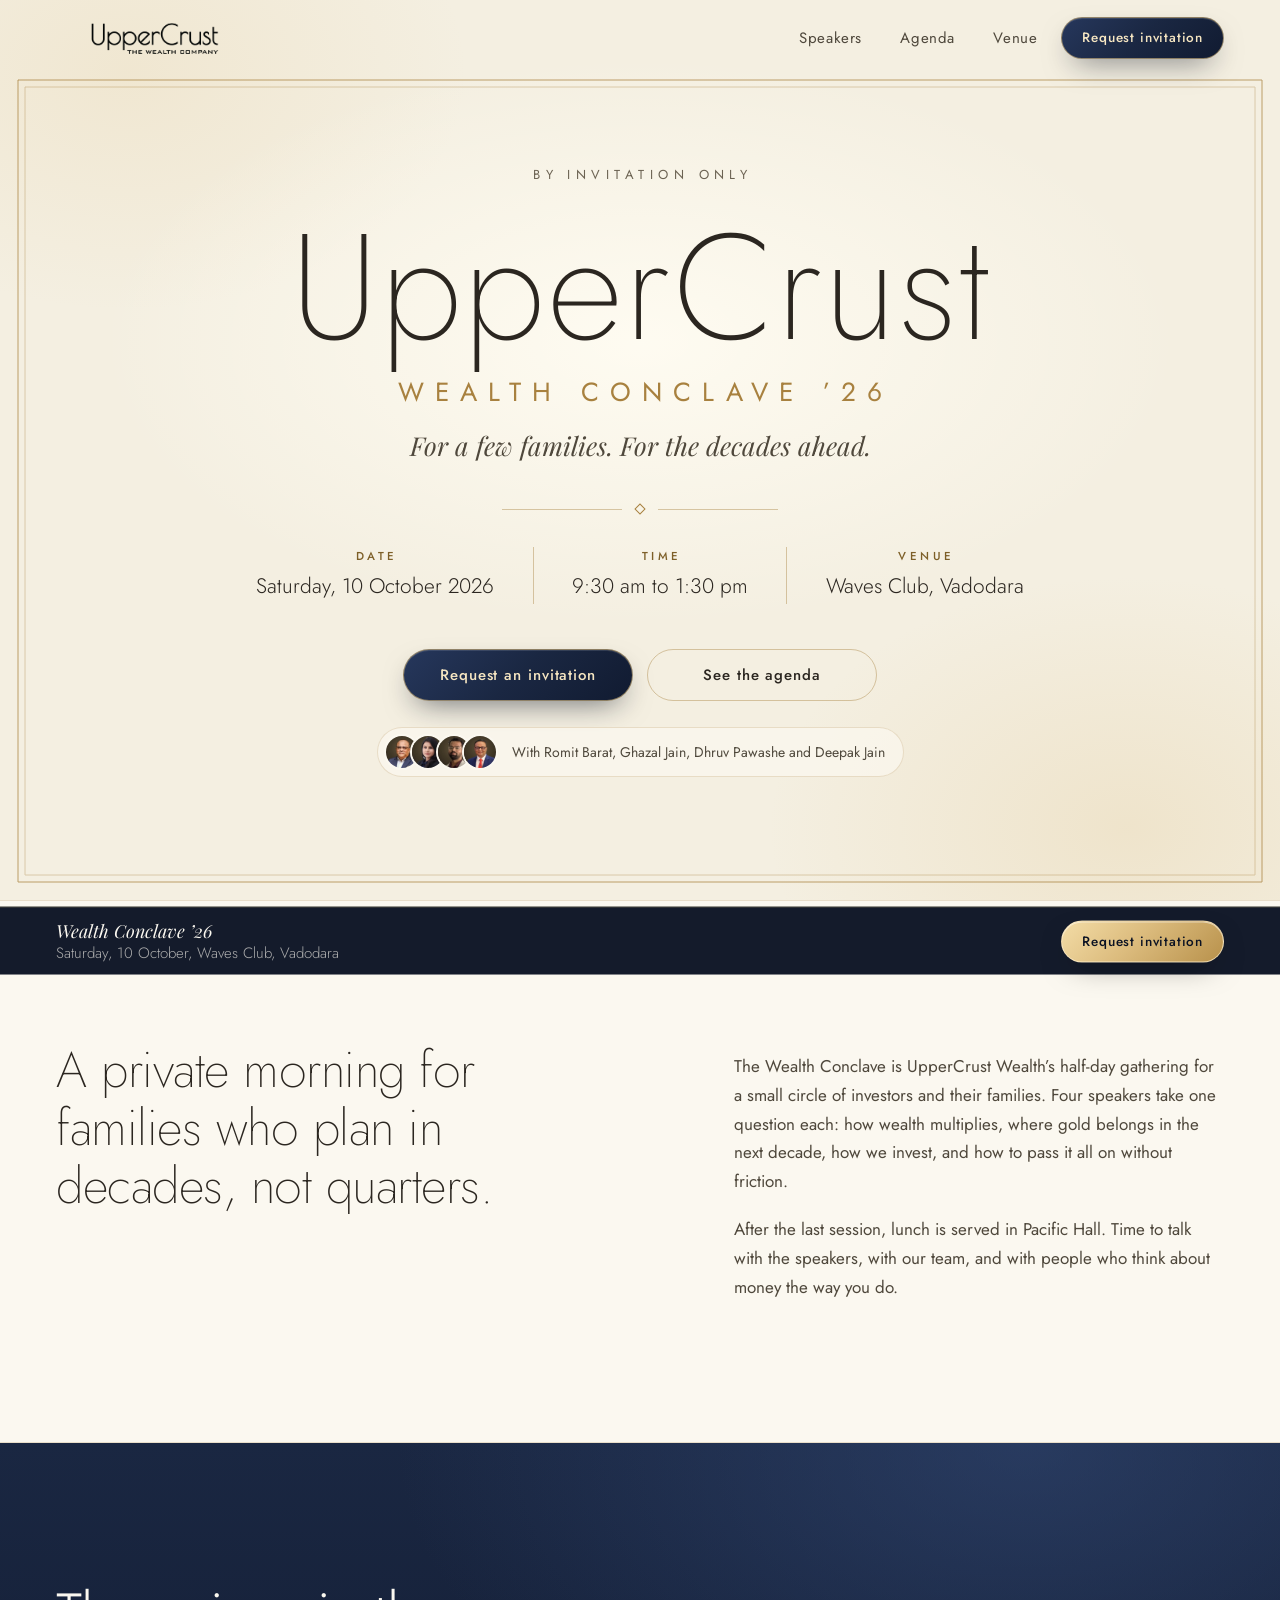
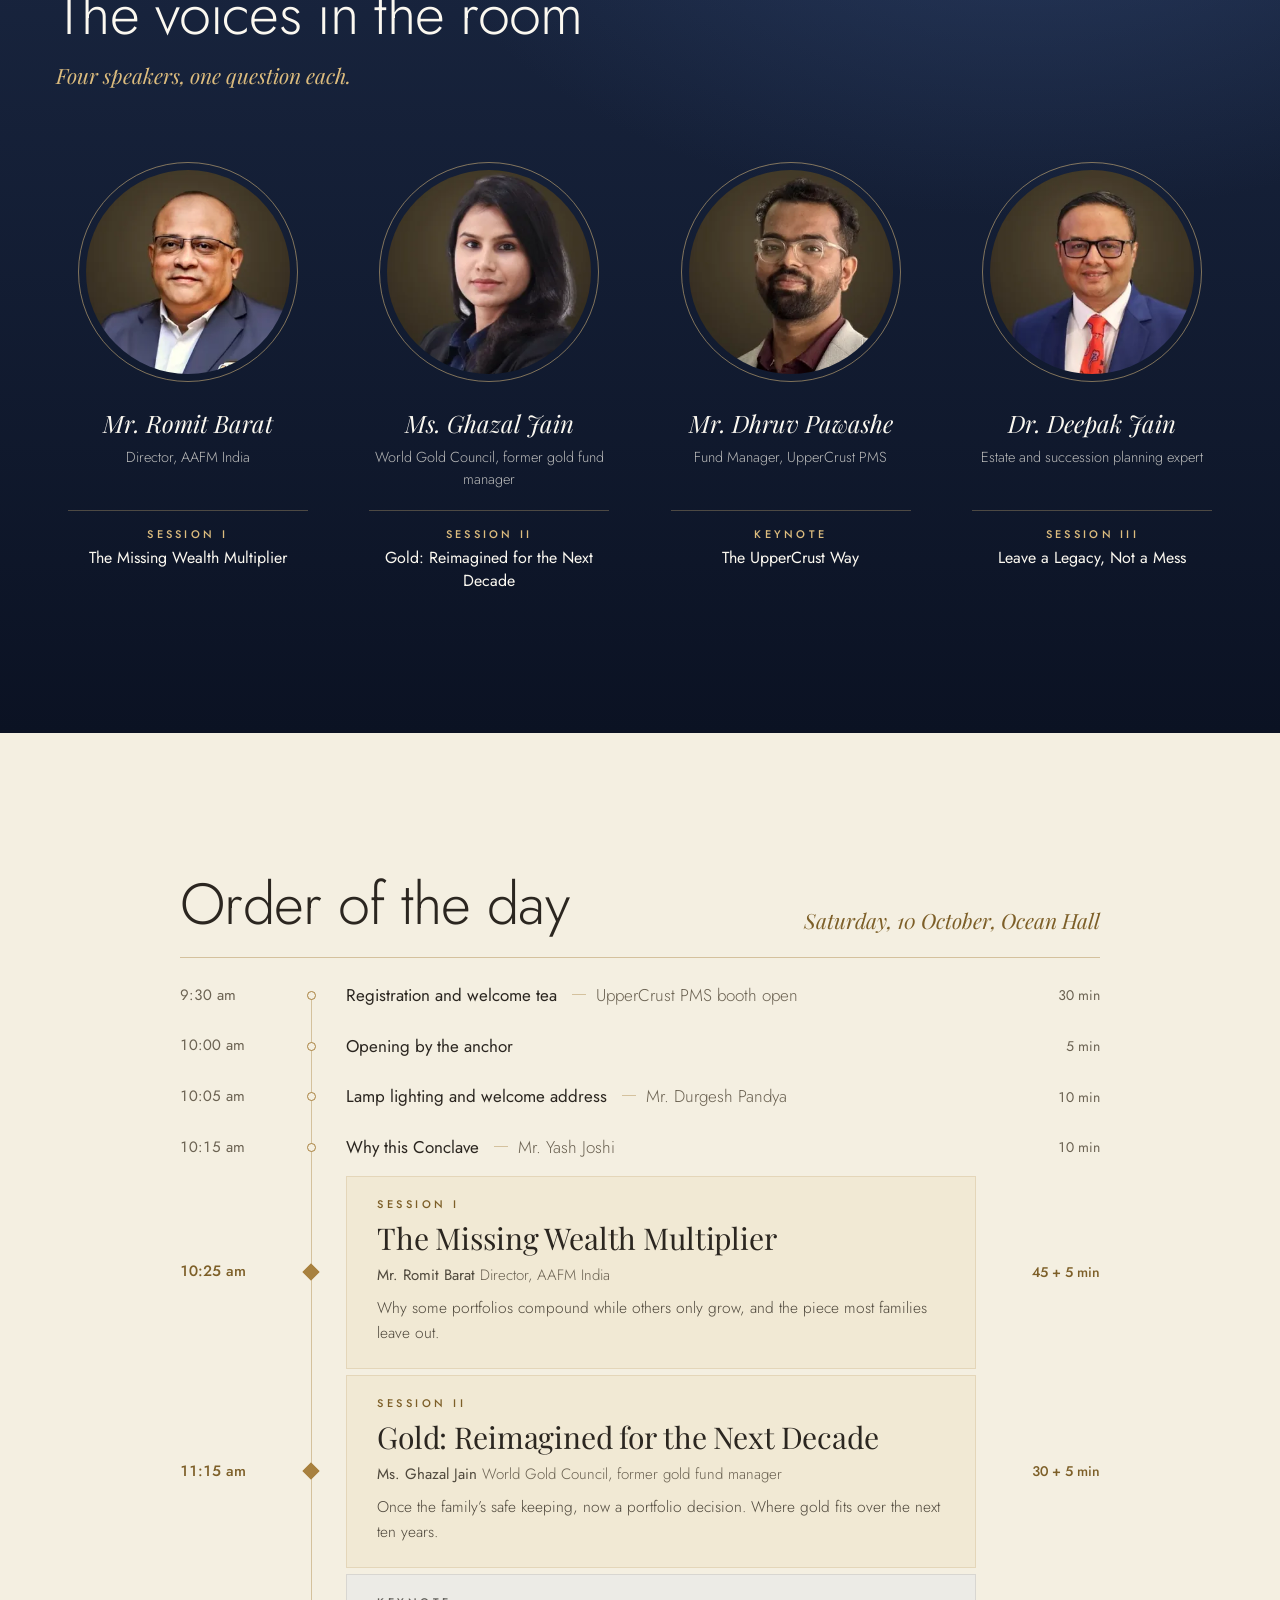
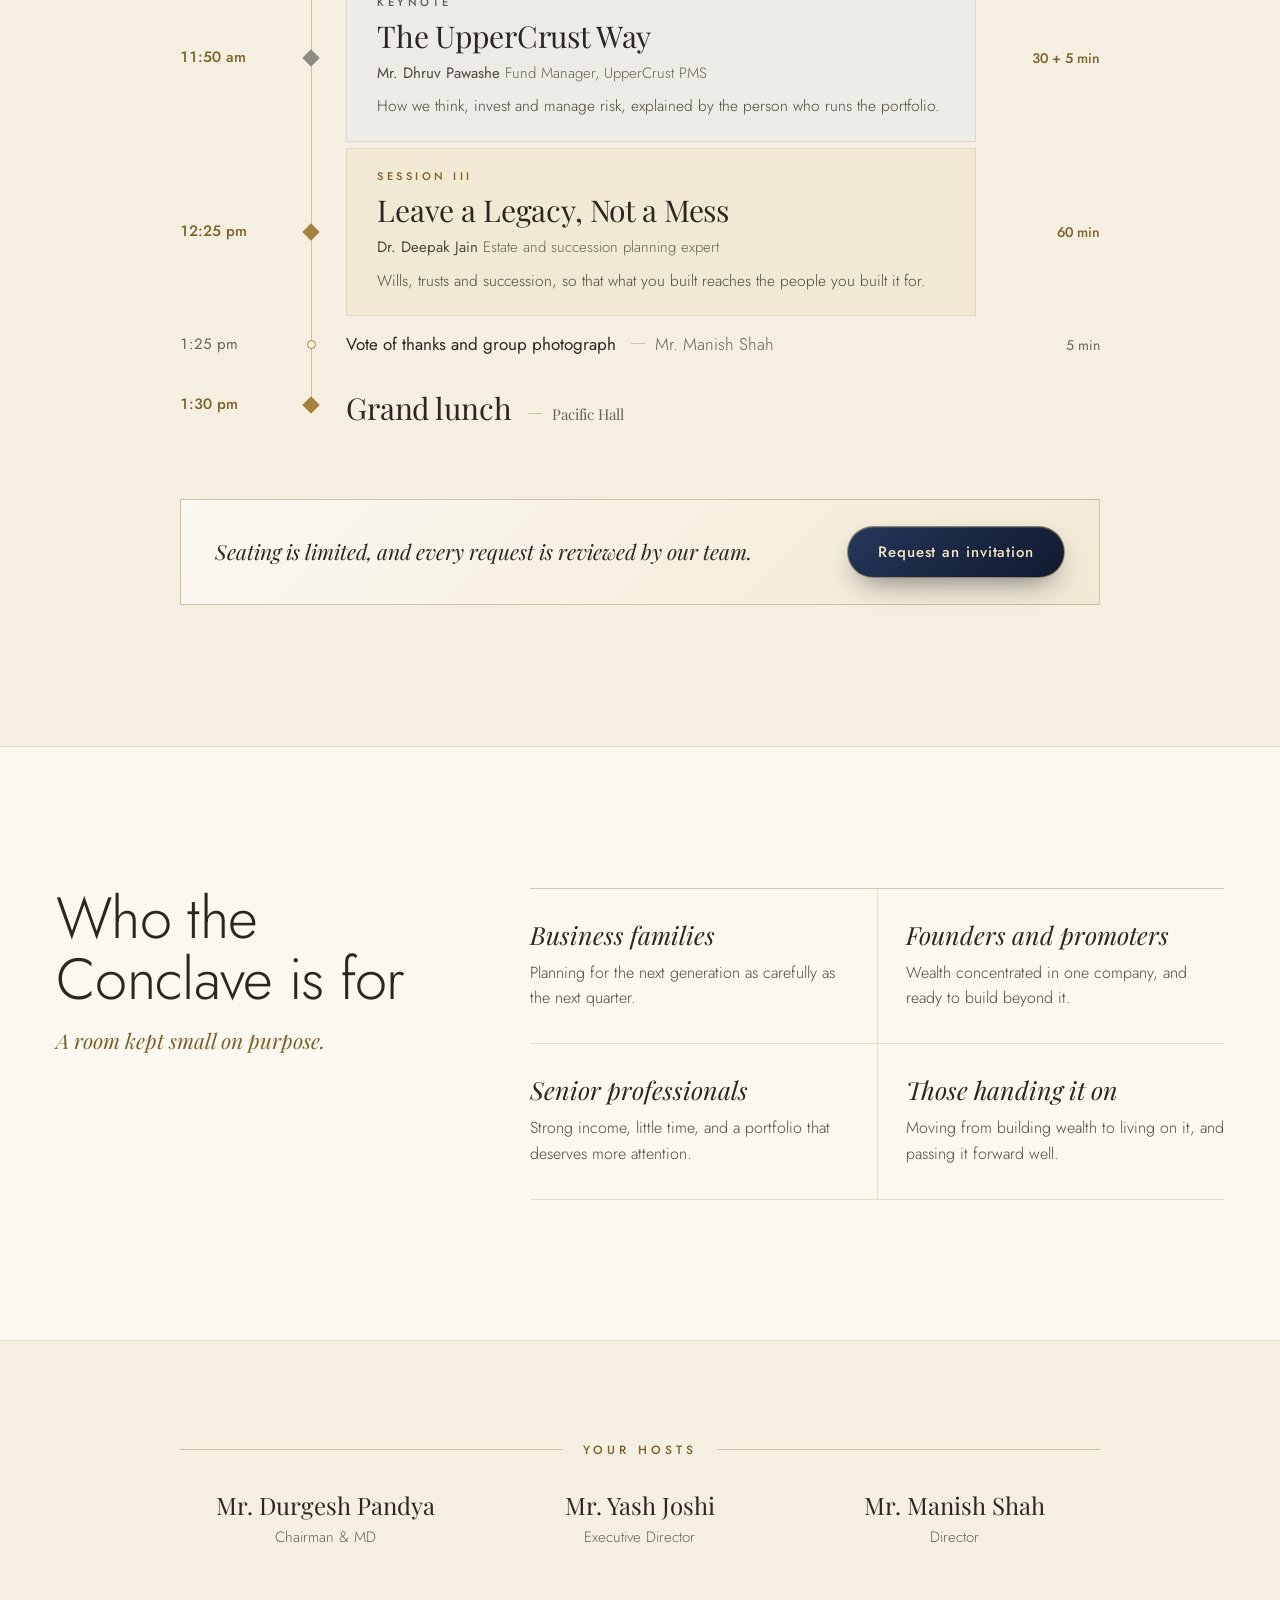
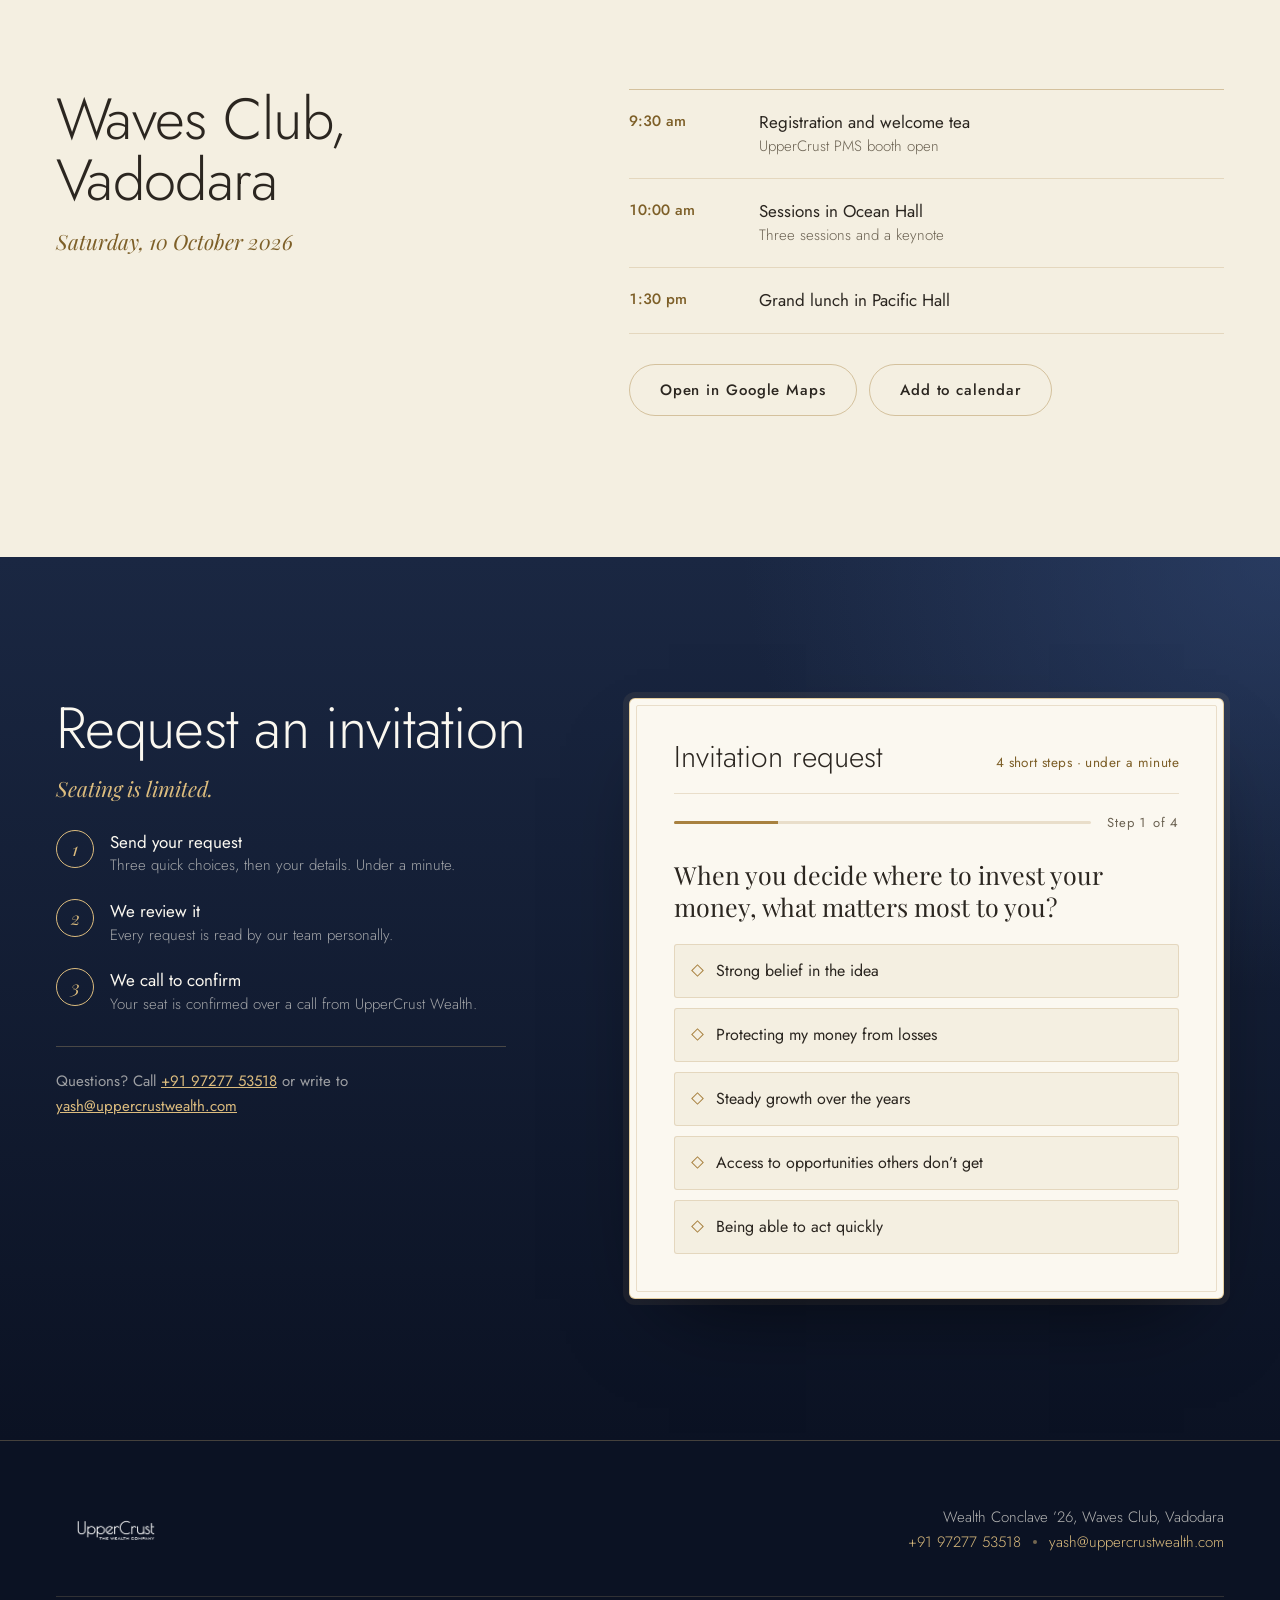
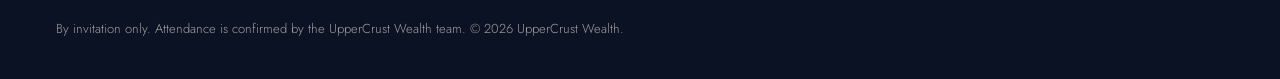
==== index.html @ 77a8c0a0 "Change client greeting to 'Namaste, X Ji' for family and individual links Co-Authored-By: Claude Son" ====
<!doctype html>
<html lang="en-IN">
<head>
<meta charset="utf-8">
<meta name="viewport" content="width=device-width, initial-scale=1, viewport-fit=cover">
<title>UpperCrust Wealth Conclave ’26 | 10 October, Vadodara</title>
<meta name="description" content="A private half-day for a few families. Four speakers on wealth, gold, investing and legacy. Saturday, 10 October 2026 at Waves Club, Vadodara. By invitation only.">
<meta name="theme-color" content="#f4efe1">
<meta name="color-scheme" content="light only">
<meta property="og:type" content="website">
<meta property="og:title" content="UpperCrust Wealth Conclave ’26">
<meta name="format-detection" content="telephone=no">
<meta property="og:description" content="For a few families. For the decades ahead. Saturday, 10 October 2026, Waves Club, Vadodara. By invitation only.">
<meta property="og:url" content="https://uppercrustconclave.in/">
<meta property="og:image" content="https://uppercrustconclave.in/assets/img/ucw-logo.png">
<link rel="icon" type="image/png" href="assets/img/favicon.png">
<link rel="canonical" href="https://uppercrustconclave.in/">

<link rel="preconnect" href="https://script.google.com">
<link rel="preconnect" href="https://script.googleusercontent.com">
<script type="application/ld+json">{"@context":"https://schema.org","@type":"Event","name":"UpperCrust Wealth Conclave '26","startDate":"2026-10-10T09:30:00+05:30","endDate":"2026-10-10T13:30:00+05:30","eventAttendanceMode":"https://schema.org/OfflineEventAttendanceMode","eventStatus":"https://schema.org/EventScheduled","location":{"@type":"Place","name":"Waves Club","address":{"@type":"PostalAddress","addressLocality":"Vadodara","addressRegion":"Gujarat","addressCountry":"IN"}},"organizer":{"@type":"Organization","name":"UpperCrust Wealth","url":"https://uppercrustconclave.in/","email":"yash@uppercrustwealth.com","telephone":"+91-9727753518"},"performer":[{"@type":"Person","name":"Romit Barat"},{"@type":"Person","name":"Ghazal Jain"},{"@type":"Person","name":"Dhruv Pawashe"},{"@type":"Person","name":"Deepak Jain"}]}</script>

<!-- decide prospect vs client copy before first paint -->
<script>if(/[?&]client=1(&|$)/.test(location.search)&&/[?&]name=[^&]/.test(location.search))document.documentElement.classList.add('mode-client');</script>

<!-- fonts: self-hosted, the three used above the fold are preloaded -->
<link rel="preload" href="assets/fonts/jost-latin-200-normal.woff2" as="font" type="font/woff2" crossorigin>
<link rel="preload" href="assets/fonts/jost-latin-400-normal.woff2" as="font" type="font/woff2" crossorigin>
<link rel="stylesheet" href="assets/css/fonts.css?v=13">

<link rel="stylesheet" href="assets/css/tokens.css?v=13">
<link rel="stylesheet" href="assets/css/base.css?v=13">
<link rel="stylesheet" href="assets/css/nav.css?v=13">
<link rel="stylesheet" href="assets/css/hero.css?v=13">
<link rel="stylesheet" href="assets/css/intro.css?v=13">
<link rel="stylesheet" href="assets/css/speakers.css?v=13">
<link rel="stylesheet" href="assets/css/agenda.css?v=13">
<link rel="stylesheet" href="assets/css/audience.css?v=13">
<link rel="stylesheet" href="assets/css/hosts-venue.css?v=13">
<link rel="stylesheet" href="assets/css/register.css?v=13">
<link rel="stylesheet" href="assets/css/celebrate.css?v=13">
<link rel="stylesheet" href="assets/css/footer.css?v=13">

<link rel="modulepreload" href="assets/js/main.js?v=13">
<script type="module" src="assets/js/main.js?v=13"></script>
</head>
<body>
<a class="skip" href="#register">Skip to the invitation form</a>

<header class="nav" data-nav>
  <div class="wrap nav-inner">
    <a class="nav-logo" href="#top" aria-label="UpperCrust Wealth, back to top">
      <img src="assets/img/ucw-logo.png?v=2" width="374" height="126" alt="UpperCrust — The Wealth Company" fetchpriority="high">
    </a>
    <nav class="nav-links" aria-label="Sections">
      <a href="#speakers">Speakers</a>
      <a href="#agenda">Agenda</a>
      <a href="#venue">Venue</a>
    </nav>
    <a class="btn btn-primary btn-sm" href="#register"><span class="t-p">Request invitation</span><span class="t-c">Confirm attendance</span></a>
  </div>
</header>

<main id="main">

  <!-- ============ Hero: the invitation card ============ -->
  <section class="hero" id="top" data-hero>
    <svg class="hero-frame hero-frame--outer" aria-hidden="true"><rect x="0" y="0" width="100%" height="100%" pathLength="1"/></svg>
    <svg class="hero-frame hero-frame--inner" aria-hidden="true"><rect x="0" y="0" width="100%" height="100%" pathLength="1"/></svg>

    <div class="hero-inner">
      <p class="hero-eyebrow">By invitation only</p>
      <p class="hero-greet" data-greeting hidden><span class="greet-hi">Namaste, <span data-greet-name></span> Ji,</span><span class="greet-line">you are invited to</span></p>
      <h1 class="hero-title"><span class="wm-main">UpperCrust</span><span class="wm-sub">Wealth Conclave ’26</span></h1>
      <p class="hero-tagline">For a few families. For the decades ahead.</p>
      <div class="ornament" aria-hidden="true"><span></span><i></i><span></span></div>
      <dl class="hero-facts">
        <div><dt>Date</dt><dd>Saturday, 10 October 2026</dd></div>
        <div><dt>Time</dt><dd>9:30 am to 1:30 pm</dd></div>
        <div><dt>Venue</dt><dd>Waves Club, Vadodara</dd></div>
      </dl>
      <div class="hero-actions">
        <a class="btn btn-primary btn-shine" href="#register"><span class="t-p">Request an invitation</span><span class="t-c">Confirm your attendance</span></a>
        <a class="btn btn-ghost" href="#agenda">See the agenda</a>
      </div>
      <a class="hero-lineup" href="#speakers">
        <span class="avatars" aria-hidden="true">
          <img src="assets/img/speakers/romit-barat.webp" width="320" height="320" alt="" decoding="async">
          <img src="assets/img/speakers/ghazal-jain.webp" width="320" height="320" alt="" decoding="async">
          <img src="assets/img/speakers/dhruv-pawashe.webp" width="320" height="320" alt="" decoding="async">
          <img src="assets/img/speakers/deepak-jain.webp" width="320" height="320" alt="" decoding="async">
        </span>
        <span class="lineup-text">With Romit Barat, Ghazal Jain, Dhruv Pawashe and Deepak Jain</span>
      </a>
      <p class="hero-count" data-countdown></p>
    </div>
    <span data-hero-sentinel style="position:absolute;top:140px;left:0;width:1px;height:1px;"></span>
  </section>

  <!-- ============ Intro ============ -->
  <section class="intro sec" id="about" aria-label="About the Conclave">
    <div class="wrap intro-grid">
      <h2 class="intro-lede">A private morning for families who plan in decades, not quarters.</h2>
      <div class="intro-body">
        <p>The Wealth Conclave is UpperCrust Wealth’s half-day gathering for a small circle of investors and their families. Four speakers take one question each: how wealth multiplies, where gold belongs in the next decade, how we invest, and how to pass it all on without friction.</p>
        <p>After the last session, lunch is served in Pacific Hall. Time to talk with the speakers, with our team, and with people who think about money the way you do.</p>
      </div>
    </div>
  </section>

  <!-- ============ Speakers ============ -->
  <section class="voices sec" id="speakers" aria-labelledby="voices-h">
    <div class="wrap">
      <header class="sec-head">
        <h2 class="sec-title" id="voices-h">The voices in the room</h2>
        <p class="sec-sub">Four speakers, one question each.</p>
      </header>
      <ul class="voice-list">
        <li class="voice">
          <figure class="voice-photo"><img src="assets/img/speakers/romit-barat.webp" width="320" height="320" loading="lazy" decoding="async" alt="Portrait of Mr. Romit Barat"></figure>
          <h3 class="voice-name">Mr. Romit Barat</h3>
          <p class="voice-role">Director, AAFM India</p>
          <p class="voice-talk"><span>Session I</span>The Missing Wealth Multiplier</p>
        </li>
        <li class="voice">
          <figure class="voice-photo"><img src="assets/img/speakers/ghazal-jain.webp" width="320" height="320" loading="lazy" decoding="async" alt="Portrait of Ms. Ghazal Jain"></figure>
          <h3 class="voice-name">Ms. Ghazal Jain</h3>
          <p class="voice-role">World Gold Council, former gold fund manager</p>
          <p class="voice-talk"><span>Session II</span>Gold: Reimagined for the Next Decade</p>
        </li>
        <li class="voice">
          <figure class="voice-photo"><img src="assets/img/speakers/dhruv-pawashe.webp" width="320" height="320" loading="lazy" decoding="async" alt="Portrait of Mr. Dhruv Pawashe"></figure>
          <h3 class="voice-name">Mr. Dhruv Pawashe</h3>
          <p class="voice-role">Fund Manager, UpperCrust PMS</p>
          <p class="voice-talk"><span>Keynote</span>The UpperCrust Way</p>
        </li>
        <li class="voice">
          <figure class="voice-photo"><img src="assets/img/speakers/deepak-jain.webp" width="320" height="320" loading="lazy" decoding="async" alt="Portrait of Dr. Deepak Jain"></figure>
          <h3 class="voice-name">Dr. Deepak Jain</h3>
          <p class="voice-role">Estate and succession planning expert</p>
          <p class="voice-talk"><span>Session III</span>Leave a Legacy, Not a Mess</p>
        </li>
      </ul>
      <p class="voices-hint" aria-hidden="true">Swipe to meet all four</p>
    </div>
  </section>

  <!-- ============ Agenda ============ -->
  <section class="agenda sec" id="agenda" aria-labelledby="agenda-h">
    <div class="wrap wrap--narrow">
      <header class="sec-head">
        <h2 class="sec-title" id="agenda-h">Order of the day</h2>
        <p class="sec-sub">Saturday, 10 October, Ocean Hall</p>
      </header>
      <ol class="timeline">
        <li class="tl"><time class="tl-time">9:30 am</time><span class="tl-mark"></span>
          <div class="tl-body"><p class="tl-title">Registration and welcome tea <span class="tl-note">UpperCrust PMS booth open</span></p></div>
          <span class="tl-dur">30 min</span></li>
        <li class="tl"><time class="tl-time">10:00 am</time><span class="tl-mark"></span>
          <div class="tl-body"><p class="tl-title">Opening by the anchor</p></div>
          <span class="tl-dur">5 min</span></li>
        <li class="tl"><time class="tl-time">10:05 am</time><span class="tl-mark"></span>
          <div class="tl-body"><p class="tl-title">Lamp lighting and welcome address <span class="tl-note">Mr. Durgesh Pandya</span></p></div>
          <span class="tl-dur">10 min</span></li>
        <li class="tl"><time class="tl-time">10:15 am</time><span class="tl-mark"></span>
          <div class="tl-body"><p class="tl-title">Why this Conclave <span class="tl-note">Mr. Yash Joshi</span></p></div>
          <span class="tl-dur">10 min</span></li>

        <li class="tl tl--session"><time class="tl-time">10:25 am</time><span class="tl-mark"></span>
          <div class="tl-body">
            <p class="tl-label">Session I</p>
            <h3 class="tl-heading">The Missing Wealth Multiplier</h3>
            <p class="tl-speaker">Mr. Romit Barat <span>Director, AAFM India</span></p>
            <p class="tl-desc">Why some portfolios compound while others only grow, and the piece most families leave out.</p>
          </div>
          <span class="tl-dur">45 + 5 min</span></li>
        <li class="tl tl--session"><time class="tl-time">11:15 am</time><span class="tl-mark"></span>
          <div class="tl-body">
            <p class="tl-label">Session II</p>
            <h3 class="tl-heading">Gold: Reimagined for the Next Decade</h3>
            <p class="tl-speaker">Ms. Ghazal Jain <span>World Gold Council, former gold fund manager</span></p>
            <p class="tl-desc">Once the family’s safe keeping, now a portfolio decision. Where gold fits over the next ten years.</p>
          </div>
          <span class="tl-dur">30 + 5 min</span></li>
        <li class="tl tl--keynote"><time class="tl-time">11:50 am</time><span class="tl-mark"></span>
          <div class="tl-body">
            <p class="tl-label">Keynote</p>
            <h3 class="tl-heading">The UpperCrust Way</h3>
            <p class="tl-speaker">Mr. Dhruv Pawashe <span>Fund Manager, UpperCrust PMS</span></p>
            <p class="tl-desc">How we think, invest and manage risk, explained by the person who runs the portfolio.</p>
          </div>
          <span class="tl-dur">30 + 5 min</span></li>
        <li class="tl tl--session"><time class="tl-time">12:25 pm</time><span class="tl-mark"></span>
          <div class="tl-body">
            <p class="tl-label">Session III</p>
            <h3 class="tl-heading">Leave a Legacy, Not a Mess</h3>
            <p class="tl-speaker">Dr. Deepak Jain <span>Estate and succession planning expert</span></p>
            <p class="tl-desc">Wills, trusts and succession, so that what you built reaches the people you built it for.</p>
          </div>
          <span class="tl-dur">60 min</span></li>

        <li class="tl"><time class="tl-time">1:25 pm</time><span class="tl-mark"></span>
          <div class="tl-body"><p class="tl-title">Vote of thanks and group photograph <span class="tl-note">Mr. Manish Shah</span></p></div>
          <span class="tl-dur">5 min</span></li>
        <li class="tl tl--lunch"><time class="tl-time">1:30 pm</time><span class="tl-mark"></span>
          <div class="tl-body"><h3 class="tl-heading">Grand lunch <span class="tl-note">Pacific Hall</span></h3></div>
          <span class="tl-dur"></span></li>
      </ol>
      <div class="agenda-cta">
        <p><span class="t-p">Seating is limited, and every request is reviewed by our team.</span><span class="t-c">Your seats are held until you confirm.</span></p>
        <a class="btn btn-primary" href="#register"><span class="t-p">Request an invitation</span><span class="t-c">Confirm your attendance</span></a>
      </div>
    </div>
  </section>

  <!-- ============ Audience ============ -->
  <section class="audience sec" aria-labelledby="aud-h">
    <div class="wrap audience-grid">
      <header class="sec-head">
        <h2 class="sec-title" id="aud-h">Who the Conclave is for</h2>
        <p class="sec-sub">A room kept small on purpose.</p>
      </header>
      <ul class="audience-list">
        <li class="aud"><h3 class="aud-title">Business families</h3>
          <p class="aud-text">Planning for the next generation as carefully as the next quarter.</p></li>
        <li class="aud"><h3 class="aud-title">Founders and promoters</h3>
          <p class="aud-text">Wealth concentrated in one company, and ready to build beyond it.</p></li>
        <li class="aud"><h3 class="aud-title">Senior professionals</h3>
          <p class="aud-text">Strong income, little time, and a portfolio that deserves more attention.</p></li>
        <li class="aud"><h3 class="aud-title">Those handing it on</h3>
          <p class="aud-text">Moving from building wealth to living on it, and passing it forward well.</p></li>
      </ul>
    </div>
  </section>

  <!-- ============ Hosts ============ -->
  <section class="hosts" aria-labelledby="hosts-h">
    <div class="wrap wrap--narrow">
      <h2 class="hosts-title" id="hosts-h">Your hosts</h2>
      <ul class="host-list">
        <li><p class="host-name">Mr. Durgesh Pandya</p><p class="host-role">Chairman &amp; MD</p></li>
        <li><p class="host-name">Mr. Yash Joshi</p><p class="host-role">Executive Director</p></li>
        <li><p class="host-name">Mr. Manish Shah</p><p class="host-role">Director</p></li>
      </ul>
    </div>
  </section>

  <!-- ============ Venue ============ -->
  <section class="venue sec" id="venue" aria-labelledby="venue-h">
    <div class="wrap venue-grid">
      <header class="sec-head">
        <h2 class="sec-title" id="venue-h">Waves Club, Vadodara</h2>
        <p class="sec-sub">Saturday, 10 October 2026</p>
      </header>
      <div>
        <dl class="venue-list">
          <div><dt>9:30 am</dt><dd>Registration and welcome tea<span>UpperCrust PMS booth open</span></dd></div>
          <div><dt>10:00 am</dt><dd>Sessions in Ocean Hall<span>Three sessions and a keynote</span></dd></div>
          <div><dt>1:30 pm</dt><dd>Grand lunch in Pacific Hall</dd></div>
        </dl>
        <div class="venue-actions">
          <a class="btn btn-ghost" href="https://www.google.com/maps/search/?api=1&amp;query=Waves+Club+Vadodara" target="_blank" rel="noopener">Open in Google Maps</a>
          <button class="btn btn-ghost" type="button" data-add-calendar>Add to calendar</button>
        </div>
      </div>
    </div>
  </section>

  <!-- ============ Register ============ -->
  <section class="register sec" id="register" aria-labelledby="reg-h">
    <div class="wrap register-grid">
      <div class="register-copy">
        <header class="sec-head">
          <h2 class="sec-title" id="reg-h"><span class="t-p">Request an invitation</span><span class="t-c">Confirm your attendance</span></h2>
          <p class="sec-sub"><span class="t-p">Seating is limited.</span><span class="t-c">Namaste, <span data-greet-inline></span> Ji, you are on our guest list.</span></p>
        </header>
        <p class="only-client">Let us know if you will join us, and how many seats to hold for your family.</p>
        <ol class="next-steps only-prospect" aria-label="What happens next">
          <li><strong>Send your request</strong><span>Three quick choices, then your details. Under a minute.</span></li>
          <li><strong>We review it</strong><span>Every request is read by our team personally.</span></li>
          <li><strong>We call to confirm</strong><span>Your seat is confirmed over a call from UpperCrust Wealth.</span></li>
        </ol>
        <p class="register-note">Questions? Call <a href="tel:+919727753518">+91 97277 53518</a> or write to <a href="mailto:yash@uppercrustwealth.com">yash@uppercrustwealth.com</a></p>
      </div>

      <div class="rsvp-card">
        <header class="rsvp-head">
          <p class="rsvp-title"><span class="t-p">Invitation request</span><span class="t-c">Your RSVP</span></p>
          <p class="rsvp-meta"><span class="t-p">4 short steps · under a minute</span><span class="t-c">3 short steps · under a minute</span></p>
        </header>
        <!-- ---------- Prospect form ---------- -->
        <form id="prospectForm" class="rsvp only-prospect" novalidate>
          <div class="hp" aria-hidden="true"><label>Leave blank <input type="text" name="website" tabindex="-1" autocomplete="off"></label></div>
          <div class="progress" aria-hidden="true"><span class="progress-bar"><i></i></span><span class="progress-text">Step 1 of 4</span></div>

          <div class="step is-active" data-step="priority" role="group" aria-labelledby="q-priority">
            <p class="q" id="q-priority" tabindex="-1">When you decide where to invest your money, what matters most to you?</p>
            <div class="opts" data-field="capitalPriority">
              <button type="button" class="opt" aria-pressed="false" data-value="Strong belief in the idea">Strong belief in the idea</button>
              <button type="button" class="opt" aria-pressed="false" data-value="Protecting my money from losses">Protecting my money from losses</button>
              <button type="button" class="opt" aria-pressed="false" data-value="Steady growth over the years">Steady growth over the years</button>
              <button type="button" class="opt" aria-pressed="false" data-value="Access to opportunities others don't get">Access to opportunities others don’t get</button>
              <button type="button" class="opt" aria-pressed="false" data-value="Being able to act quickly">Being able to act quickly</button>
            </div>
          </div>

          <div class="step" data-step="intent" role="group" aria-labelledby="q-intent" hidden>
            <p class="q" id="q-intent" tabindex="-1">What would make this morning worth your time?</p>
            <div class="opts" data-field="eveningIntent">
              <button type="button" class="opt" aria-pressed="false" data-value="New investment opportunities">New investment opportunities</button>
              <button type="button" class="opt" aria-pressed="false" data-value="Fresh ideas and perspectives">Fresh ideas and perspectives</button>
              <button type="button" class="opt" aria-pressed="false" data-value="The people I will meet in the room">The people I will meet in the room</button>
              <button type="button" class="opt" aria-pressed="false" data-value="A specific introduction">A specific introduction to someone I’d like to meet</button>
            </div>
          </div>

          <div class="step" data-step="referral" role="group" aria-labelledby="q-ref" hidden>
            <p class="q" id="q-ref" tabindex="-1">Who referred you?</p>
            <div class="opts opts--row" data-field="referredBy">
              <button type="button" class="opt" aria-pressed="false" data-value="UpperCrust Wealth employee">UpperCrust team</button>
              <button type="button" class="opt" aria-pressed="false" data-value="Your friend">A friend</button>
              <button type="button" class="opt" aria-pressed="false" data-value="None">No one</button>
            </div>
            <div class="follow" data-follow="person" hidden>
              <label class="field"><span class="field-label">Their name</span>
                <input class="input" type="text" id="referrerName" autocomplete="off"></label>
            </div>
            <div class="follow" data-follow="none" hidden>
              <p class="field-label">Where did you hear about the Conclave?</p>
              <div class="opts opts--row" data-field="socialMedia">
                <button type="button" class="opt" aria-pressed="false" data-value="Instagram">Instagram</button>
                <button type="button" class="opt" aria-pressed="false" data-value="Facebook">Facebook</button>
                <button type="button" class="opt" aria-pressed="false" data-value="LinkedIn">LinkedIn</button>
              </div>
            </div>
          </div>

          <div class="step" data-step="contact" role="group" aria-labelledby="q-contact" hidden>
            <p class="q" id="q-contact" tabindex="-1">Finally, may I ask your name and how we can reach you?</p>
            <label class="field"><span class="field-label">Full name</span>
              <input class="input" type="text" id="fullName" autocomplete="name" autocapitalize="words" placeholder="As on your invitation" required></label>
            <label class="field"><span class="field-label">Mobile number</span>
              <span class="phone-wrap"><span class="phone-cc" aria-hidden="true">+91</span>
              <input class="input" type="tel" id="phone" inputmode="numeric" autocomplete="tel-national" placeholder="10-digit number" required></span></label>
            <label class="field"><span class="field-label">Email</span>
              <input class="input" type="email" id="email" inputmode="email" autocomplete="email" autocapitalize="off" spellcheck="false" placeholder="name@example.com" required></label>
            <p class="q-hint q-hint--after">Used only to confirm your seat and send your invitation.</p>
          </div>

          <p class="field-error" data-error aria-live="polite"></p>
          <div class="step-actions">
            <button type="button" class="back-btn" data-back hidden>Back</button>
            <button type="submit" class="btn btn-primary" data-next hidden><span class="lbl">Continue</span></button>
          </div>
          <div class="form-error" data-form-error role="alert" hidden>
            We could not send your request. Check your connection and try again, or call +91 97277 53518.
            <small data-ref></small>
          </div>
        </form>

        <div class="rsvp-done only-prospect" data-done="prospect" hidden>
          <div class="done-mark" aria-hidden="true"></div>
          <h3 class="done-title" data-done-title>Thank you</h3>
          <p class="done-text" data-done-text>Your request is with our team. Await your confirmation; we will reach out to you.</p>
          <button type="button" class="link-btn" data-done-reset>Request for someone else</button>
        </div>

        <!-- ---------- Existing-client RSVP (only ?client=1&name=… — see mode.js) ---------- -->
        <form id="clientForm" class="rsvp only-client" novalidate>
          <div class="hp" aria-hidden="true"><label>Leave blank <input type="text" name="website" tabindex="-1" autocomplete="off"></label></div>
          <div class="progress" aria-hidden="true"><span class="progress-bar"><i></i></span><span class="progress-text">Step 1 of 2</span></div>

          <div class="step is-active" data-step="attend" role="group" aria-labelledby="q-attend">
            <p class="q" id="q-attend" tabindex="-1">Shall we reserve your place at the Wealth Conclave ’26?</p>
            <div class="opts" data-field="attending">
              <button type="button" class="opt opt--yes" aria-pressed="false" data-value="Yes">Yes, reserve our seats</button>
              <button type="button" class="opt" aria-pressed="false" data-value="No">Regretfully, not this time</button>
            </div>
          </div>

          <div class="step" data-step="guests" role="group" aria-labelledby="q-guests" hidden>
            <p class="q" id="q-guests" tabindex="-1">How many people will attend?</p>
            <p class="q-hint">Including yourself.</p>
            <div class="opts opts--chips" data-field="guests">
              <button type="button" class="opt" aria-pressed="false" data-value="1">1</button>
              <button type="button" class="opt" aria-pressed="false" data-value="2">2</button>
              <button type="button" class="opt" aria-pressed="false" data-value="3">3</button>
              <button type="button" class="opt" aria-pressed="false" data-value="4">4</button>
              <button type="button" class="opt" aria-pressed="false" data-value="5">5</button>
            </div>
          </div>

          <p class="field-error" data-error aria-live="polite"></p>
          <div class="step-actions">
            <button type="button" class="back-btn" data-back hidden>Back</button>
            <button type="submit" class="btn btn-primary" data-next><span class="lbl">Continue</span></button>
          </div>
          <div class="form-error" data-form-error role="alert" hidden>
            We could not send your response. Check your connection and try again, or call +91 97277 53518.
            <small data-ref></small>
          </div>
        </form>

        <div class="rsvp-done only-client" data-done="client" hidden>
          <div class="done-mark" aria-hidden="true"></div>
          <h3 class="done-title" data-done-title>Thank you</h3>
          <p class="done-text" data-done-text></p>
          <button type="button" class="link-btn" data-done-reset>Change my response</button>
        </div>
      </div>
    </div>
  </section>
</main>

<footer class="footer">
  <div class="wrap">
    <div class="footer-inner">
      <div class="footer-brand"><img src="assets/img/ucw-logo.png?v=2" width="374" height="126" alt="UpperCrust — The Wealth Company" loading="lazy" decoding="async"></div>
      <p class="footer-meta">Wealth Conclave ’26, Waves Club, Vadodara<br><a href="tel:+919727753518">+91 97277 53518</a><span class="dot" aria-hidden="true"></span><a href="mailto:yash@uppercrustwealth.com">yash@uppercrustwealth.com</a></p>
    </div>
    <p class="footer-small">By invitation only. Attendance is confirmed by the UpperCrust Wealth team. © 2026 UpperCrust Wealth.</p>
  </div>
</footer>

<div class="dock" data-dock aria-hidden="true">
  <div class="wrap dock-inner">
    <p class="dock-text"><strong>Wealth Conclave ’26</strong><span>Saturday, 10 October, Waves Club, Vadodara</span></p>
    <a class="btn btn-gold btn-sm" href="#register" tabindex="-1"><span class="t-p">Request invitation</span><span class="t-c">Confirm attendance</span></a>
  </div>
</div>

<a class="wa" data-whatsapp href="#" target="_blank" rel="noopener" hidden aria-label="Chat with us on WhatsApp">
  <svg viewBox="0 0 32 32" width="22" height="22" aria-hidden="true"><path fill="currentColor" d="M16 3a13 13 0 0 0-11.2 19.6L3 29l6.6-1.7A13 13 0 1 0 16 3zm0 23.7c-2 0-4-.5-5.7-1.6l-.4-.2-3.9 1 1-3.8-.3-.4A10.7 10.7 0 1 1 16 26.7zm5.9-8c-.3-.2-1.9-1-2.2-1-.3-.1-.5-.2-.7.2l-1 1.2c-.2.2-.4.2-.7.1a8.8 8.8 0 0 1-4.3-3.8c-.3-.6.3-.5.9-1.7.1-.2 0-.4 0-.6l-1-2.4c-.3-.6-.5-.5-.7-.5h-.6c-.2 0-.6.1-.9.4-.3.3-1.1 1.1-1.1 2.7s1.2 3.2 1.3 3.4c.2.2 2.3 3.5 5.6 4.9 2.1.9 2.9 1 4 .8.6-.1 1.9-.8 2.2-1.5.3-.7.3-1.4.2-1.5l-.6-.4z"/></svg>
  <span>Chat with us</span>
</a>

<div class="thanks" data-thanks hidden aria-live="assertive">
  <div class="ornament" aria-hidden="true"><span></span><i></i><span></span></div>
  <p class="thanks-title" data-thanks-title>Thank you</p>
  <p class="thanks-text" data-thanks-text></p>
</div>
</body>
</html>
---- assets/css/fonts.css ----
/* Self-hosted brand fonts (SIL OFL). No third-party round trip; swap avoids invisible text. */
@font-face{font-family:'Jost';font-style:normal;font-weight:200;font-display:swap;src:url(../fonts/jost-latin-200-normal.woff2) format('woff2');unicode-range:U+0000-00FF,U+0131,U+0152-0153,U+02BB-02BC,U+02C6,U+02DA,U+02DC,U+0304,U+0308,U+0329,U+2000-206F,U+20AC,U+2122,U+2191,U+2193,U+2212,U+2215,U+FEFF,U+FFFD;}
@font-face{font-family:'Jost';font-style:normal;font-weight:300;font-display:swap;src:url(../fonts/jost-latin-300-normal.woff2) format('woff2');unicode-range:U+0000-00FF,U+0131,U+0152-0153,U+02BB-02BC,U+02C6,U+02DA,U+02DC,U+0304,U+0308,U+0329,U+2000-206F,U+20AC,U+2122,U+2191,U+2193,U+2212,U+2215,U+FEFF,U+FFFD;}
@font-face{font-family:'Jost';font-style:normal;font-weight:400;font-display:swap;src:url(../fonts/jost-latin-400-normal.woff2) format('woff2');unicode-range:U+0000-00FF,U+0131,U+0152-0153,U+02BB-02BC,U+02C6,U+02DA,U+02DC,U+0304,U+0308,U+0329,U+2000-206F,U+20AC,U+2122,U+2191,U+2193,U+2212,U+2215,U+FEFF,U+FFFD;}
@font-face{font-family:'Jost';font-style:normal;font-weight:500;font-display:swap;src:url(../fonts/jost-latin-500-normal.woff2) format('woff2');unicode-range:U+0000-00FF,U+0131,U+0152-0153,U+02BB-02BC,U+02C6,U+02DA,U+02DC,U+0304,U+0308,U+0329,U+2000-206F,U+20AC,U+2122,U+2191,U+2193,U+2212,U+2215,U+FEFF,U+FFFD;}
@font-face{font-family:'Playfair Display';font-style:normal;font-weight:400;font-display:swap;src:url(../fonts/playfair-display-latin-400-normal.woff2) format('woff2');unicode-range:U+0000-00FF,U+0131,U+0152-0153,U+02BB-02BC,U+02C6,U+02DA,U+02DC,U+0304,U+0308,U+0329,U+2000-206F,U+20AC,U+2122,U+2191,U+2193,U+2212,U+2215,U+FEFF,U+FFFD;}
@font-face{font-family:'Playfair Display';font-style:italic;font-weight:400;font-display:swap;src:url(../fonts/playfair-display-latin-400-italic.woff2) format('woff2');unicode-range:U+0000-00FF,U+0131,U+0152-0153,U+02BB-02BC,U+02C6,U+02DA,U+02DC,U+0304,U+0308,U+0329,U+2000-206F,U+20AC,U+2122,U+2191,U+2193,U+2212,U+2215,U+FEFF,U+FFFD;}
---- assets/css/tokens.css ----
/* Brand tokens — single source of truth for colour, type and spacing */
:root{
  --ivory:#f4efe1;
  --paper:#fbf8f0;
  --parchment:#f1e9d4;
  --ink:#2b2620;
  --ink-2:#4f483c;
  --muted:#6b6252;
  --gold:#a8813f;
  --gold-deep:#7d5f28;
  --gold-light:#dcbc7e;
  --gold-line:rgba(168,129,63,.42);
  --gold-hair:rgba(168,129,63,.22);
  /* Midnight: the classic private-banking partner to gold */
  --night:#1a2742;
  --night-deep:#111b31;
  --night-ink:#0b1223;
  --night-line:rgba(220,188,126,.28);
  --keynote:#ecebe6;

  --sans:'Jost','Futura','Century Gothic','Avenir Next',system-ui,sans-serif;
  --serif:'Playfair Display',Georgia,'Times New Roman',serif;

  --wrap:1180px;
  --wrap-narrow:920px;
  --gutter:clamp(20px,5vw,56px);
  --section-y:clamp(80px,11vw,148px);
  --nav-h:76px;

  --ease:cubic-bezier(.2,.7,.2,1);
  --ease-io:cubic-bezier(.65,0,.35,1);
}
@media (max-width:720px){ :root{ --nav-h:64px; } }
---- assets/css/base.css ----
*,*::before,*::after{box-sizing:border-box;margin:0;padding:0;}
html{color-scheme:light only;background:var(--ivory);scroll-behavior:smooth;-webkit-text-size-adjust:100%;text-size-adjust:100%;}
body{
  background:var(--ivory);color:var(--ink);
  font:400 17px/1.7 var(--sans);
  -webkit-font-smoothing:antialiased;text-rendering:optimizeLegibility;
  overflow-x:hidden;
}
img{display:block;max-width:100%;height:auto;}
a{color:inherit;}
button{font:inherit;color:inherit;background:none;border:0;cursor:pointer;}
ul,ol{list-style:none;}
[hidden]{display:none !important;}
section[id],[id].anchor{scroll-margin-top:calc(var(--nav-h) + 12px);}

:focus-visible{outline:2px solid var(--gold);outline-offset:3px;border-radius:4px;}

.skip{position:absolute;left:12px;top:-60px;z-index:100;padding:10px 16px;background:var(--ink);color:var(--paper);
  border-radius:6px;text-decoration:none;transition:top .2s;}
.skip:focus{top:12px;}

.wrap{width:100%;max-width:calc(var(--wrap) + var(--gutter)*2);margin:0 auto;padding-inline:var(--gutter);}
.wrap--narrow{max-width:calc(var(--wrap-narrow) + var(--gutter)*2);}

.sec{padding-block:var(--section-y);}

/* Section headings: light geometric sans with a serif-italic line beneath */
.sec-head{margin-bottom:clamp(40px,6vw,72px);}
.sec-title{font:300 clamp(34px,4.6vw,58px)/1.06 var(--sans);letter-spacing:-.012em;color:var(--ink);text-wrap:balance;}
.sec-sub{margin-top:14px;font:italic 400 clamp(17px,1.7vw,21px)/1.45 var(--serif);color:var(--gold-deep);}

/* Mode switch copy: prospect vs existing-client link (class set in <head> before paint) */
.t-c{display:none;}
.mode-client .t-p{display:none;}
.mode-client .t-c{display:inline;}
.mode-client .only-prospect{display:none !important;}
.only-client{display:none !important;}
.mode-client .only-client:not([hidden]){display:block !important;}

/* ---------- Buttons ---------- */
.btn{
  display:inline-flex;align-items:center;justify-content:center;gap:10px;
  min-height:52px;padding:0 30px;border-radius:999px;
  font:500 15px/1 var(--sans);letter-spacing:.06em;text-decoration:none;white-space:nowrap;
  border:1px solid transparent;cursor:pointer;
  transition:transform .3s var(--ease),box-shadow .3s var(--ease),background-color .25s,color .25s,border-color .25s;
}
.btn-sm{min-height:42px;padding:0 20px;font-size:13.5px;}
.btn-primary{
  position:relative;overflow:hidden;isolation:isolate;color:#f6e6c2;
  background:linear-gradient(135deg,#26375c 0%,var(--night) 50%,var(--night-deep) 100%);
  border-color:rgba(220,188,126,.6);
  box-shadow:0 12px 30px -12px rgba(11,18,35,.65),inset 0 1px 0 rgba(255,255,255,.12);
}
.btn-primary:hover{transform:translateY(-2px);border-color:var(--gold-light);
  box-shadow:0 18px 36px -14px rgba(11,18,35,.75),inset 0 1px 0 rgba(255,255,255,.16);}
.btn-primary:active{transform:translateY(0);}
.btn-primary[disabled]{opacity:.7;cursor:wait;transform:none;}
/* gold variant for dark backgrounds */
.btn-gold{color:var(--night-ink);background:linear-gradient(135deg,#f3dca6 0%,#dcbc7e 45%,#b8914b 100%);
  border-color:rgba(255,240,205,.7);box-shadow:0 12px 30px -12px rgba(0,0,0,.5),inset 0 1px 0 rgba(255,255,255,.5);}
.btn-gold:hover{transform:translateY(-2px);filter:brightness(1.05);}
/* the brand's signature light sweep — reserved for the one primary CTA */
.btn-shine::before{
  content:'';position:absolute;z-index:-1;top:-60%;left:-60%;width:22%;height:220%;
  background:linear-gradient(100deg,transparent,rgba(255,224,158,.75),transparent);
  transform:rotate(20deg);animation:shine 4.5s ease-in-out 1.6s infinite;pointer-events:none;
}
@keyframes shine{0%{left:-60%;}40%,100%{left:130%;}}

.btn-ghost{color:var(--ink);background:transparent;border-color:var(--gold-line);}
.btn-ghost:hover{border-color:var(--gold);color:var(--gold-deep);background:rgba(168,129,63,.06);}

.link-btn{font:500 14px/1.4 var(--sans);color:var(--gold-deep);text-decoration:underline;text-underline-offset:4px;
  text-decoration-color:var(--gold-line);}
.link-btn:hover{text-decoration-color:var(--gold);}

/* ornament: hairline — diamond — hairline (from the printed collateral) */
.ornament{display:flex;align-items:center;justify-content:center;gap:14px;}
.ornament span{display:block;width:clamp(48px,10vw,120px);height:1px;background:var(--gold-line);}
.ornament i{display:block;width:8px;height:8px;border:1px solid var(--gold);transform:rotate(45deg);}

@media (prefers-reduced-motion:reduce){
  html{scroll-behavior:auto;}
  *,*::before,*::after{animation-duration:.01ms !important;animation-iteration-count:1 !important;
    transition-duration:.01ms !important;}
}

/* explicit backgrounds — never rely on the viewer's page colour */
main,.agenda,.hosts,.venue{background-color:var(--ivory);}
---- assets/css/nav.css ----
.nav{position:fixed;inset:0 0 auto 0;z-index:40;height:calc(var(--nav-h) + env(safe-area-inset-top,0px));padding-top:env(safe-area-inset-top,0px);
  transition:background-color .35s var(--ease),box-shadow .35s var(--ease);}
.nav.is-solid{background:rgba(251,248,240,.94);box-shadow:0 1px 0 var(--gold-hair);}
.nav-inner{height:100%;display:flex;align-items:center;justify-content:space-between;gap:24px;}
.nav-logo{display:block;flex:none;}
.nav-logo img{height:66px;width:auto;}
.nav-links{display:flex;gap:clamp(20px,3vw,40px);margin-left:auto;}
.nav-links a{position:relative;font:400 15px/1 var(--sans);letter-spacing:.04em;color:var(--ink-2);text-decoration:none;padding:8px 0;}
.nav-links a::after{content:'';position:absolute;left:0;right:0;bottom:0;height:1px;background:var(--gold);
  transform:scaleX(0);transform-origin:left;transition:transform .35s var(--ease);}
.nav-links a:hover,.nav-links a.is-current{color:var(--ink);}
.nav-links a:hover::after,.nav-links a.is-current::after{transform:scaleX(1);}
@media (max-width:820px){
  .nav-links{display:none;}
  .nav-logo img{height:52px;}
}
---- assets/css/hero.css ----
/* Hero = the invitation card. Double gold hairline frame (as on the printed
   Order of the Day) draws itself once on load; content settles in beneath. */
.hero{
  position:relative;min-height:100vh;min-height:100svh;
  display:grid;place-items:center;text-align:center;
  padding:calc(var(--nav-h) + 40px) calc(var(--gutter) + 12px) 72px;
  background:
    radial-gradient(60% 45% at 50% 38%,rgba(255,252,242,.95) 0%,rgba(255,252,242,0) 70%),
    radial-gradient(40% 40% at 88% 92%,rgba(220,188,126,.22) 0%,rgba(220,188,126,0) 70%),
    radial-gradient(38% 38% at 10% 8%,rgba(220,188,126,.16) 0%,rgba(220,188,126,0) 70%),
    var(--ivory);
  overflow:hidden;
}
.hero-frame{position:absolute;pointer-events:none;overflow:visible;}
.hero-frame--outer{inset:calc(var(--nav-h) + 4px) 18px 18px;width:calc(100% - 36px);height:calc(100% - var(--nav-h) - 22px);}
.hero-frame--inner{inset:calc(var(--nav-h) + 11px) 25px 25px;width:calc(100% - 50px);height:calc(100% - var(--nav-h) - 36px);}
.hero-frame rect{fill:none;stroke:var(--gold);stroke-width:1;vector-effect:non-scaling-stroke;
  stroke-dasharray:1;stroke-dashoffset:1;animation:frame-draw 1.8s var(--ease-io) .1s forwards;}
.hero-frame--outer rect{opacity:.75;}
.hero-frame--inner rect{opacity:.35;animation-delay:.3s;}
@keyframes frame-draw{to{stroke-dashoffset:0;}}

.hero-inner{position:relative;max-width:980px;}
.hero-inner > *{opacity:0;transform:translateY(12px);animation:settle .9s var(--ease) forwards;}
/* quick, overlapping entrance: everything readable within ~0.6s */
.hero-eyebrow{animation-delay:.05s !important;}
.hero-greet{animation-delay:.1s !important;}
.hero-title{animation-delay:.12s !important;}
.hero-tagline{animation-delay:.22s !important;}
.hero-inner .ornament{animation-delay:.3s !important;}
.hero-facts{animation-delay:.34s !important;}
.hero-actions{animation-delay:.4s !important;}
.hero-count{animation-delay:.5s !important;}
@keyframes settle{to{opacity:1;transform:none;}}

.hero-eyebrow{font:400 clamp(11px,1.2vw,13px)/1.6 var(--sans);letter-spacing:.42em;text-transform:uppercase;
  color:var(--muted);padding-left:.42em;}
.hero-eyebrow .sep{display:inline-block;margin:0 .8em;color:var(--gold);font-size:.8em;letter-spacing:0;}

.hero-greet{margin-top:26px;color:var(--night);}
.greet-hi{display:block;font:italic 400 clamp(28px,3.6vw,42px)/1.15 var(--serif);color:var(--night);}
.greet-line{display:block;margin-top:8px;font:400 13px/1.4 var(--sans);letter-spacing:.3em;text-transform:uppercase;color:var(--muted);padding-left:.3em;}
.mode-client .hero-greet + .hero-title{margin-top:10px;}

/* wordmark: UpperCrust over spaced gold caps (from the brand lock-up) */
.hero-title{margin-top:clamp(20px,3.4vh,34px);display:flex;flex-direction:column;align-items:center;}
.wm-main{font:200 clamp(60px,14vw,150px)/.95 var(--sans);letter-spacing:.005em;color:var(--ink);}
.wm-sub{margin-top:clamp(10px,1.6vw,20px);padding-left:.42em;font:400 clamp(14px,2.05vw,27px)/1 var(--sans);
  letter-spacing:.42em;text-transform:uppercase;color:var(--gold);white-space:nowrap;}

.hero-tagline{margin-top:clamp(16px,2.6vh,26px);font:italic 400 clamp(18px,2.2vw,26px)/1.4 var(--serif);color:var(--ink-2);}

.hero-inner .ornament{margin-top:clamp(26px,4.5vh,44px);}

.hero-facts{display:grid;grid-template-columns:repeat(3,auto);justify-content:center;
  margin-top:clamp(22px,3.8vh,36px);}
.hero-facts > div{padding:4px clamp(18px,3vw,40px);text-align:center;}
.hero-facts > div + div{border-left:1px solid var(--gold-line);}
.hero-facts dt{font:500 11.5px/1 var(--sans);letter-spacing:.3em;text-transform:uppercase;color:var(--gold-deep);padding-left:.3em;}
.hero-facts dd{margin-top:10px;font:300 clamp(17px,1.8vw,21px)/1.3 var(--sans);color:var(--ink);white-space:nowrap;}

.hero-actions{display:flex;flex-wrap:wrap;justify-content:center;gap:14px;margin-top:clamp(30px,5vh,48px);}
.hero-actions .btn{min-width:230px;}

.hero-count{margin-top:22px;min-height:1.6em;font:400 14px/1.6 var(--sans);letter-spacing:.04em;color:var(--muted);}

@media (max-width:720px){
  .hero{padding:calc(var(--nav-h) + 36px) 28px 56px;}
  .hero-frame--outer{inset:calc(var(--nav-h) + 2px) 10px 10px;width:calc(100% - 20px);height:calc(100% - var(--nav-h) - 12px);}
  .hero-frame--inner{inset:calc(var(--nav-h) + 8px) 16px 16px;width:calc(100% - 32px);height:calc(100% - var(--nav-h) - 24px);}
  .hero-eyebrow{letter-spacing:.28em;padding-left:.28em;}
  .hero-eyebrow .sep{display:block;height:0;overflow:hidden;margin:0;}
  .hero-facts{grid-template-columns:1fr;gap:0;}
  .hero-facts > div{padding:12px 0;}
  .hero-facts > div + div{border-left:0;border-top:1px solid var(--gold-hair);}
  .hero-actions{flex-direction:column;align-items:stretch;}
  .hero-actions .btn{min-width:0;}
}
@media (prefers-reduced-motion:reduce){
  .hero-frame rect{stroke-dashoffset:0;animation:none;}
  .hero-inner > *{opacity:1;transform:none;animation:none;}
}

/* speaker line-up: proof of who is in the room, right under the CTA */
.hero-lineup{display:inline-flex;align-items:center;gap:14px;margin-top:26px;padding:6px 18px 6px 6px;border-radius:999px;
  text-decoration:none;background:rgba(251,248,240,.7);border:1px solid var(--gold-hair);transition:border-color .25s,background-color .25s;}
.hero-lineup:hover{border-color:var(--gold-line);background:var(--paper);}
.avatars{display:flex;flex:none;}
.avatars img{width:36px;height:36px;border-radius:50%;object-fit:cover;border:2px solid var(--paper);background:#1e1a14;}
.avatars img + img{margin-left:-10px;}
.lineup-text{font:400 14px/1.35 var(--sans);color:var(--ink-2);text-align:left;}
.hero-lineup{animation-delay:.46s !important;}
.hero-count{margin-top:14px;}
@media (max-width:720px){
  .hero-lineup{border-radius:18px;padding:8px 14px 8px 8px;}
  .lineup-text{font-size:13px;}
}
---- assets/css/intro.css ----
.intro{background:var(--paper);border-block:1px solid var(--gold-hair);}
.intro-grid{display:grid;grid-template-columns:minmax(0,6fr) minmax(0,5fr);gap:clamp(32px,7vw,110px);align-items:start;}
.intro-lede{font:200 clamp(30px,3.9vw,50px)/1.16 var(--sans);letter-spacing:-.01em;color:var(--ink);text-wrap:balance;}
.intro-body{padding-top:10px;max-width:34em;}
.intro-body p{color:var(--ink-2);}
.intro-body p + p{margin-top:1.1em;}
@media (max-width:860px){ .intro-grid{grid-template-columns:1fr;} .intro-body{padding-top:0;} }
---- assets/css/speakers.css ----
/* Dark room: midnight, lit in gold */
.voices{
  position:relative;color:var(--paper);
  background:
    radial-gradient(70% 60% at 80% 0%,rgba(52,75,120,.55) 0%,rgba(52,75,120,0) 70%),
    linear-gradient(180deg,var(--night) 0%,var(--night-ink) 100%);
}
.voices .sec-title{color:var(--paper);}
.voices .sec-sub{color:var(--gold-light);}

.voice-list{display:grid;grid-template-columns:repeat(4,minmax(0,1fr));gap:clamp(24px,3vw,44px);}
.voice{text-align:center;}
.voice-photo{position:relative;width:min(100%,220px);aspect-ratio:1;margin:0 auto 26px;border-radius:50%;
  padding:7px;border:1px solid rgba(220,188,126,.55);}
.voice-photo img{width:100%;height:100%;border-radius:50%;object-fit:cover;background:#1e1a14;}
.voice-name{font:italic 400 clamp(21px,1.9vw,24px)/1.25 var(--serif);color:var(--paper);}
.voice-role{margin-top:8px;font:300 14.5px/1.5 var(--sans);color:rgba(251,248,240,.72);min-height:3em;}
.voice-talk{margin:20px auto 0;padding-top:18px;max-width:15em;border-top:1px solid rgba(220,188,126,.3);
  font:400 16px/1.45 var(--sans);color:var(--paper);}
.voice-talk span{display:block;margin-bottom:6px;font:500 11px/1 var(--sans);letter-spacing:.3em;text-transform:uppercase;color:var(--gold-light);}

@media (max-width:980px){ .voice-list{grid-template-columns:repeat(2,minmax(0,1fr));row-gap:56px;} }
/* phones: swipeable row with the next portrait peeking in */
@media (max-width:600px){
  .voice-list{display:flex;gap:18px;overflow-x:auto;scroll-snap-type:x mandatory;
    margin-inline:calc(var(--gutter) * -1);padding:4px var(--gutter) 10px;scrollbar-width:none;}
  .voice-list::-webkit-scrollbar{display:none;}
  .voice{flex:0 0 74%;scroll-snap-align:center;}
  .voice-role{min-height:0;}
}
.voices-hint{display:none;margin-top:18px;text-align:center;font:400 13px/1 var(--sans);letter-spacing:.08em;color:rgba(251,248,240,.55);}
@media (max-width:600px){ .voices-hint{display:block;} }
---- assets/css/agenda.css ----
/* Order of the day — mirrors the printed programme: time, rail, item, duration */
.agenda .sec-head{display:flex;flex-wrap:wrap;align-items:end;justify-content:space-between;gap:10px 40px;
  padding-bottom:22px;border-bottom:1px solid var(--gold-line);margin-bottom:12px;}
.agenda .sec-head .sec-sub{margin-top:0;}

.timeline{position:relative;}
.timeline::before{content:'';position:absolute;top:22px;bottom:34px;left:131px;width:1px;background:var(--gold-line);}

.tl{display:grid;grid-template-columns:96px 30px minmax(0,1fr) 104px;grid-template-areas:"time mark body dur";
  column-gap:20px;align-items:center;}
.tl-time{grid-area:time;font:400 15px/1.3 var(--sans);color:var(--muted);font-variant-numeric:tabular-nums;}
.tl-mark{grid-area:mark;justify-self:center;position:relative;z-index:1;width:9px;height:9px;border-radius:50%;
  border:1px solid var(--gold);background:var(--ivory);}
.tl-body{grid-area:body;padding:13px 0;}
.tl-dur{grid-area:dur;justify-self:end;font:400 14px/1.3 var(--sans);color:var(--muted);white-space:nowrap;font-variant-numeric:tabular-nums;}
.tl-title{font:400 17px/1.45 var(--sans);color:var(--ink);}
.tl-note{color:var(--muted);font-weight:300;}
.tl-note::before{content:'';display:inline-block;width:14px;height:1px;margin:0 10px 5px;background:var(--gold-line);vertical-align:middle;}

/* sessions: set in parchment panels, marked with a gold diamond */
.tl--session .tl-body,.tl--keynote .tl-body{padding:22px clamp(20px,2.6vw,30px);margin-block:3px;background:var(--parchment);
  border:1px solid rgba(168,129,63,.18);}
.tl--keynote .tl-body{background:var(--keynote);border-color:rgba(120,118,110,.18);}
.tl--session .tl-mark,.tl--keynote .tl-mark,.tl--lunch .tl-mark{width:12px;height:12px;border-radius:0;transform:rotate(45deg);
  background:var(--gold);border-color:var(--gold);}
.tl--keynote .tl-mark{background:#8d8b84;border-color:#8d8b84;}
.tl--session .tl-time,.tl--keynote .tl-time,.tl--lunch .tl-time{color:var(--gold-deep);font-weight:500;}
.tl--session .tl-dur,.tl--keynote .tl-dur{color:var(--gold-deep);font-weight:500;}
.tl-label{font:500 11px/1 var(--sans);letter-spacing:.32em;text-transform:uppercase;color:var(--gold-deep);}
.tl--keynote .tl-label{color:#5f5d57;}
.tl-heading{margin-top:10px;font:400 clamp(22px,2.4vw,30px)/1.2 var(--serif);color:var(--ink);letter-spacing:-.005em;}
.tl-speaker{margin-top:8px;font:400 15px/1.5 var(--sans);color:var(--ink-2);}
.tl-speaker span{color:var(--muted);font-weight:300;}
.tl-desc{margin-top:10px;max-width:40em;font:300 15.5px/1.6 var(--sans);color:var(--ink-2);}

.tl--lunch .tl-body{padding-top:20px;}
.tl--lunch .tl-heading{margin-top:0;font-size:clamp(24px,2.4vw,30px);}
.tl--lunch .tl-note{font-size:15px;}

@media (max-width:700px){
  .timeline::before{left:9px;top:14px;}
  .tl{grid-template-columns:20px minmax(0,1fr) auto;grid-template-areas:"mark time dur" ". body body";column-gap:14px;
    align-items:center;padding-top:14px;}
  .tl-mark{justify-self:start;margin-left:5px;}
  .tl--session .tl-mark,.tl--keynote .tl-mark,.tl--lunch .tl-mark{margin-left:3px;}
  .tl-body{padding:4px 0 6px;}
  .tl--session .tl-body,.tl--keynote .tl-body{margin-top:8px;padding:18px;}
  .tl-note{display:block;}
  .tl-note::before{display:none;}
}

.agenda-cta{display:flex;flex-wrap:wrap;align-items:center;justify-content:space-between;gap:18px 28px;
  margin-top:clamp(40px,5vw,60px);padding:26px clamp(22px,3vw,34px);border:1px solid var(--gold-line);
  background:linear-gradient(135deg,var(--paper),var(--parchment));}
.agenda-cta p{font:italic 400 clamp(18px,1.8vw,21px)/1.4 var(--serif);color:var(--ink);max-width:28em;}
@media (max-width:600px){ .agenda-cta .btn{width:100%;} }
---- assets/css/audience.css ----
.audience{background:var(--paper);border-block:1px solid var(--gold-hair);}
.audience-grid{display:grid;grid-template-columns:minmax(0,4fr) minmax(0,7fr);gap:clamp(32px,6vw,96px);}
.audience .sec-head{margin-bottom:0;}
.audience-list{display:grid;grid-template-columns:repeat(2,minmax(0,1fr));border-top:1px solid var(--gold-line);}
.aud{padding:30px 28px 32px 0;border-bottom:1px solid var(--gold-hair);}
.aud:nth-child(even){padding-left:28px;padding-right:0;border-left:1px solid var(--gold-hair);}
.aud-title{font:italic 400 clamp(21px,2vw,25px)/1.25 var(--serif);color:var(--ink);}
.aud-text{margin-top:10px;font:300 16px/1.6 var(--sans);color:var(--ink-2);max-width:26em;}
@media (max-width:900px){ .audience-grid{grid-template-columns:1fr;} }
@media (max-width:600px){
  .audience-list{grid-template-columns:1fr;}
  .aud,.aud:nth-child(even){padding:24px 0;border-left:0;}
}
---- assets/css/hosts-venue.css ----
/* Hosts — set like the foot of the printed programme */
.hosts{padding-block:clamp(64px,8vw,104px) 0;}
.hosts-title{display:flex;align-items:center;gap:20px;font:500 12px/1 var(--sans);letter-spacing:.34em;text-transform:uppercase;color:var(--gold-deep);}
.hosts-title::before,.hosts-title::after{content:'';flex:1;height:1px;background:var(--gold-line);}
.host-list{display:grid;grid-template-columns:repeat(3,minmax(0,1fr));gap:24px;margin-top:34px;text-align:center;}
.host-name{font:400 clamp(20px,2vw,24px)/1.3 var(--serif);color:var(--ink);}
.host-role{margin-top:6px;font:300 15px/1.4 var(--sans);color:var(--muted);}
@media (max-width:640px){ .host-list{grid-template-columns:1fr;gap:26px;} }

/* Venue */
.venue-grid{display:grid;grid-template-columns:minmax(0,5fr) minmax(0,6fr);gap:clamp(32px,6vw,96px);align-items:start;}
.venue .sec-head{margin-bottom:0;}
.venue-list{border-top:1px solid var(--gold-line);}
.venue-list > div{display:grid;grid-template-columns:110px minmax(0,1fr);gap:20px;padding:20px 0;border-bottom:1px solid var(--gold-hair);}
.venue-list dt{font:500 15px/1.5 var(--sans);color:var(--gold-deep);font-variant-numeric:tabular-nums;}
.venue-list dd{font:400 17px/1.5 var(--sans);color:var(--ink);}
.venue-list dd span{display:block;font-weight:300;font-size:15px;color:var(--muted);}
.venue-actions{display:flex;flex-wrap:wrap;gap:12px;margin-top:30px;}
@media (max-width:860px){ .venue-grid{grid-template-columns:1fr;} }
@media (max-width:480px){ .venue-actions .btn{flex:1 1 100%;} .venue-list > div{grid-template-columns:86px minmax(0,1fr);} }
---- assets/css/register.css ----
/* Midnight band so the form reads unmistakably as the place to act */
.register{position:relative;color:var(--paper);background:
  radial-gradient(60% 70% at 100% 0%,rgba(52,75,120,.55) 0%,rgba(52,75,120,0) 70%),
  linear-gradient(180deg,var(--night) 0%,var(--night-ink) 100%);}
.register .sec-title{color:var(--paper);}
.register .sec-sub{color:var(--gold-light);}
.register-grid{display:grid;grid-template-columns:minmax(0,5fr) minmax(0,6fr);gap:clamp(36px,6vw,96px);align-items:start;}
.register-copy .sec-head{margin-bottom:26px;}
.register-copy p{color:rgba(251,248,240,.78);max-width:30em;}
.register-copy p + p{margin-top:1em;}
.register-note{margin-top:30px;padding-top:22px;border-top:1px solid var(--night-line);font-size:15px;color:rgba(251,248,240,.6) !important;}
.register-note a{color:var(--gold-light);}

/* what happens next — a real sequence, so it is numbered */
.next-steps{counter-reset:ns;display:grid;gap:22px;margin-top:6px;}
.next-steps li{counter-increment:ns;display:grid;grid-template-columns:38px minmax(0,1fr);column-gap:16px;}
.next-steps li::before{content:counter(ns);grid-row:span 2;display:grid;place-items:center;width:38px;height:38px;border-radius:50%;
  border:1px solid var(--gold-light);font:italic 400 18px/1 var(--serif);color:var(--gold-light);}
.next-steps strong{font:400 17px/1.4 var(--sans);color:var(--paper);padding-top:1px;}
.next-steps span{font:300 15px/1.5 var(--sans);color:rgba(251,248,240,.62);}

.rsvp-card{position:relative;color:var(--ink);background:var(--paper);border:1px solid rgba(220,188,126,.7);border-radius:6px;
  padding:clamp(26px,4vw,44px);box-shadow:0 40px 90px -40px rgba(0,0,0,.65),0 0 0 6px rgba(220,188,126,.08);}
.rsvp-head{display:flex;flex-wrap:wrap;align-items:baseline;justify-content:space-between;gap:6px 16px;
  margin:-4px 0 22px;padding-bottom:18px;border-bottom:1px solid var(--gold-hair);}
.rsvp-title{font:300 clamp(24px,2.4vw,30px)/1.2 var(--sans);color:var(--ink);}
.rsvp-meta{font:400 13.5px/1.3 var(--sans);letter-spacing:.03em;color:var(--gold-deep);}
.rsvp-card::before{content:'';position:absolute;inset:6px;border:1px solid var(--gold-hair);border-radius:2px;pointer-events:none;}

.hp{position:absolute;left:-9999px;width:1px;height:1px;overflow:hidden;}

.progress{display:flex;align-items:center;gap:16px;margin-bottom:30px;}
.progress-bar{flex:1;height:3px;border-radius:2px;background:var(--gold-hair);overflow:hidden;}
.progress-bar i{display:block;height:100%;width:20%;background:var(--gold);transition:width .5s var(--ease);}
.progress-text{font:400 13px/1 var(--sans);letter-spacing:.06em;color:var(--muted);white-space:nowrap;font-variant-numeric:tabular-nums;}

.step{border:0;min-width:0;}
.step.is-active{animation:step-in .45s var(--ease);}
@keyframes step-in{from{opacity:0;transform:translateX(14px);}to{opacity:1;transform:none;}}
.q{display:block;width:100%;margin-bottom:20px;font:400 clamp(21px,2.1vw,25px)/1.3 var(--serif);color:var(--ink);outline:none;}
.q-hint{margin:-10px 0 16px;font:300 14.5px/1.4 var(--sans);color:var(--muted);}

.opts{display:grid;gap:10px;}
.opts--row{grid-template-columns:repeat(3,minmax(0,1fr));}
.opts--chips{grid-template-columns:repeat(5,minmax(0,1fr));}
.opt{display:flex;align-items:center;gap:14px;width:100%;min-height:54px;padding:13px 18px;text-align:left;
  font:400 16px/1.35 var(--sans);color:var(--ink);background:var(--ivory);border:1px solid var(--gold-hair);border-radius:3px;
  transition:border-color .2s,background-color .2s,box-shadow .2s;}
.opt::before{content:'';flex:none;width:9px;height:9px;border:1px solid var(--gold);transform:rotate(45deg);transition:background-color .2s;}
.opt:hover{border-color:var(--gold-line);background:#f7f1e2;}
.opt[aria-pressed="true"]{border-color:var(--gold);background:#f6ecd3;box-shadow:inset 0 0 0 1px var(--gold);}
.opt[aria-pressed="true"]::before{background:var(--gold);}
.opts--row .opt,.opts--chips .opt{justify-content:center;text-align:center;padding-inline:8px;}
.opts--row .opt::before,.opts--chips .opt::before{display:none;}
.opts--chips .opt{font:500 18px/1 var(--sans);}
.opt--yes{background:linear-gradient(135deg,#fbf1d6,#f1dca8);border-color:var(--gold-line);font-weight:500;}
.opt--yes::before{background:var(--gold);}

.follow{margin-top:18px;}
.field{display:block;}
.field-label{display:block;margin-bottom:8px;font:500 14px/1.3 var(--sans);color:var(--ink-2);}
.input{width:100%;min-height:56px;padding:0 18px;font:400 18px/1 var(--sans);color:var(--ink);background:var(--ivory);
  border:1px solid var(--gold-line);border-radius:3px;outline:none;transition:border-color .2s,box-shadow .2s,background-color .2s;}
.input::placeholder{color:#a39a88;}
.input:focus{border-color:var(--gold);background:#fffdf7;box-shadow:0 0 0 3px rgba(168,129,63,.16);}
.input[aria-invalid="true"]{border-color:#a3402f;}
.phone-wrap{display:flex;align-items:stretch;}
.phone-cc{display:flex;align-items:center;padding:0 14px;font:400 18px/1 var(--sans);color:var(--muted);background:var(--parchment);
  border:1px solid var(--gold-line);border-right:0;border-radius:3px 0 0 3px;}
.phone-wrap .input{border-radius:0 3px 3px 0;letter-spacing:.06em;font-variant-numeric:tabular-nums;}

.field-error{min-height:1.4em;margin-top:8px;font:400 14px/1.4 var(--sans);color:#a3402f;}
.step-actions{display:flex;align-items:center;justify-content:space-between;gap:14px;margin-top:22px;}
.step-actions .btn{min-width:170px;}
.back-btn{font:400 14px/1 var(--sans);letter-spacing:.06em;color:var(--muted);padding:12px 0;}
.back-btn:hover{color:var(--gold-deep);}
.back-btn[hidden]{display:inline-block !important;visibility:hidden;}

.form-error{margin-top:20px;padding:14px 16px;font:400 14.5px/1.5 var(--sans);color:#7d2a1d;background:rgba(163,64,47,.07);
  border:1px solid rgba(163,64,47,.25);border-radius:3px;}
.form-error small{display:block;margin-top:6px;opacity:.6;font-size:11px;}

/* done state */
.rsvp-done{text-align:center;padding:12px 0 4px;}
.done-mark{width:14px;height:14px;margin:0 auto 22px;background:var(--gold);transform:rotate(45deg);}
.done-title{font:300 clamp(28px,3vw,36px)/1.15 var(--sans);color:var(--ink);}
.done-text{margin:14px auto 22px;max-width:24em;color:var(--ink-2);}

@media (max-width:900px){ .register-grid{grid-template-columns:1fr;} }
@media (max-width:480px){
  .opts--row{grid-template-columns:1fr;}
  .opts--row .opt{justify-content:flex-start;text-align:left;padding-inline:18px;}
  .opts--row .opt::before{display:block;}
  .step-actions .btn{min-width:0;flex:1;}
}
.field-error:empty{min-height:0;margin:0;}
.step-actions:has(.back-btn[hidden]):has([data-next][hidden]){display:none;}

.field + .field{margin-top:16px;}
.q-hint--after{margin:12px 0 0;}
.field .phone-wrap{display:flex;}
/* phones: the form comes straight after the heading; "what happens next" follows it */
@media (max-width:900px){
  .register-grid{gap:0;}
  .register-copy{display:contents;}
  .register-copy .sec-head{order:1;margin-bottom:22px;}
  .register-copy .only-client{order:2;margin-bottom:24px;}
  .rsvp-card{order:3;}
  .next-steps{order:4;margin-top:40px;}
  .register-note{order:5;}
}
---- assets/css/celebrate.css ----
.coin-shower{position:fixed;inset:0;z-index:90;pointer-events:none;overflow:hidden;}
.shower-coin{position:absolute;top:-40px;border-radius:50%;will-change:transform;
  background:radial-gradient(circle at 30% 26%,#fffaea 0%,#fff0bd 10%,#f6d383 26%,#e0ab5c 44%,#c1893f 62%,#96692a 80%,#6e4c1c 94%,#52380f 100%);
  box-shadow:0 4px 8px rgba(50,32,8,.45),inset 0 2px 2px rgba(255,255,255,.85),inset 0 -3px 4px rgba(70,45,12,.6);
  animation:coin-fall ease-in forwards;}
@keyframes coin-fall{0%{transform:translateY(-10vh) rotate(0);opacity:0;}8%{opacity:1;}100%{transform:translateY(112vh) rotate(var(--rot));opacity:1;}}

.thanks{position:fixed;inset:0;z-index:89;display:flex;flex-direction:column;align-items:center;justify-content:center;
  padding:0 24px;text-align:center;background:var(--ivory);opacity:0;visibility:hidden;
  transition:opacity .9s var(--ease),visibility 0s linear .9s;}
.thanks.is-on{opacity:1;visibility:visible;transition:opacity 1.2s var(--ease),visibility 0s;}
.thanks-title{font:200 clamp(38px,7vw,72px)/1 var(--sans);letter-spacing:.24em;text-transform:uppercase;padding-left:.24em;color:var(--ink);
  opacity:0;transform:scale(.94);transition:opacity .8s var(--ease),transform .8s var(--ease);}
.thanks-text{margin-top:20px;max-width:30em;font:italic 400 clamp(17px,2.2vw,21px)/1.5 var(--serif);color:var(--ink-2);
  opacity:0;transition:opacity .8s var(--ease);}
.thanks.is-on .thanks-title{opacity:1;transform:none;transition-delay:.6s;}
.thanks.is-on .thanks-text{opacity:1;transition-delay:1.1s;}
.thanks .ornament{margin-bottom:28px;}
---- assets/css/footer.css ----
.footer{border-top:1px solid var(--night-line);padding:64px 0 calc(40px + env(safe-area-inset-bottom,0px));background:var(--night-ink);color:rgba(251,248,240,.7);}
.footer-inner{display:flex;flex-wrap:wrap;align-items:center;justify-content:space-between;gap:28px;}
.footer-brand img{height:40px;width:auto;filter:brightness(0) invert(1);}
.footer-meta{font:300 15px/1.7 var(--sans);text-align:right;}
.footer-meta a{color:var(--gold-light);text-decoration:none;}
.footer-meta a:hover{text-decoration:underline;}
.footer-meta .dot{display:inline-block;width:4px;height:4px;margin:0 12px 3px;border-radius:50%;background:rgba(220,188,126,.5);}
@media (max-width:640px){ .footer-meta .dot{display:block;width:0;height:0;margin:0;} }
.footer-small{margin-top:40px;padding-top:22px;border-top:1px solid rgba(220,188,126,.18);font:300 13px/1.6 var(--sans);color:rgba(251,248,240,.62);}
@media (max-width:640px){ .footer-meta{text-align:left;} }

/* Sticky booking dock — appears once the hero has scrolled away */
.dock{position:fixed;left:0;right:0;bottom:0;z-index:35;
  padding:12px 0 calc(12px + env(safe-area-inset-bottom,0px));
  background:rgba(11,18,35,.96);border-top:1px solid rgba(220,188,126,.28);
  transform:translateY(110%);transition:transform .45s var(--ease);}
.dock.is-on{transform:none;}
.dock-inner{display:flex;align-items:center;justify-content:space-between;gap:16px;}
.dock-text{min-width:0;color:var(--paper);font:300 15px/1.35 var(--sans);}
.dock-text strong{display:block;font:italic 400 18px/1.25 var(--serif);color:var(--paper);}
.dock-text span{color:rgba(251,248,240,.66);}
@media (max-width:480px){ .dock-text span{display:none;} .dock-text strong{font-size:17px;} }

/* WhatsApp: shown only when config.whatsapp is set */
.wa{position:fixed;right:18px;bottom:calc(84px + env(safe-area-inset-bottom,0px));z-index:36;display:inline-flex;align-items:center;gap:10px;
  min-height:48px;padding:0 18px 0 14px;border-radius:999px;text-decoration:none;
  font:500 14px/1 var(--sans);letter-spacing:.03em;color:var(--paper);background:#1f8f55;
  border:1px solid rgba(255,255,255,.25);box-shadow:0 12px 30px -10px rgba(0,0,0,.45);transition:transform .25s var(--ease);}
.wa:hover{transform:translateY(-2px);}
@media (max-width:600px){ .wa span{display:none;} .wa{padding:0;width:52px;justify-content:center;} }
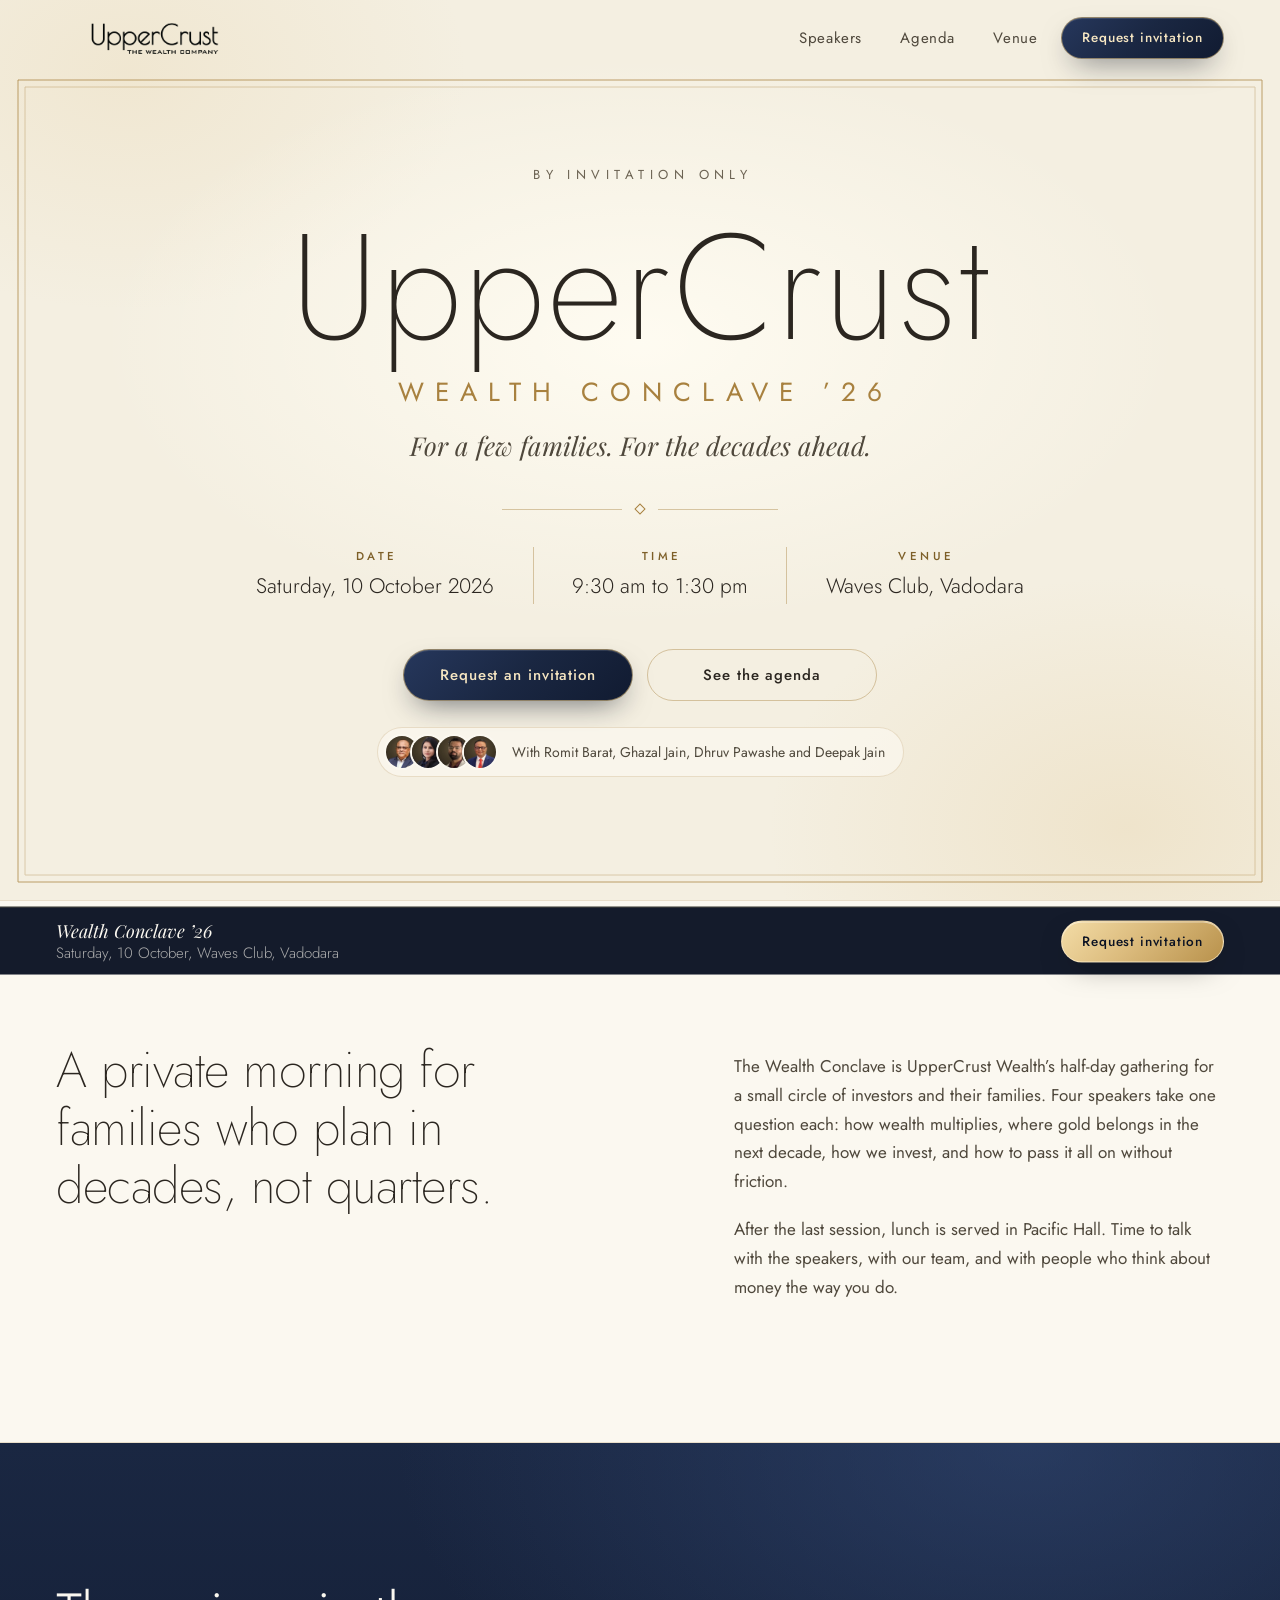
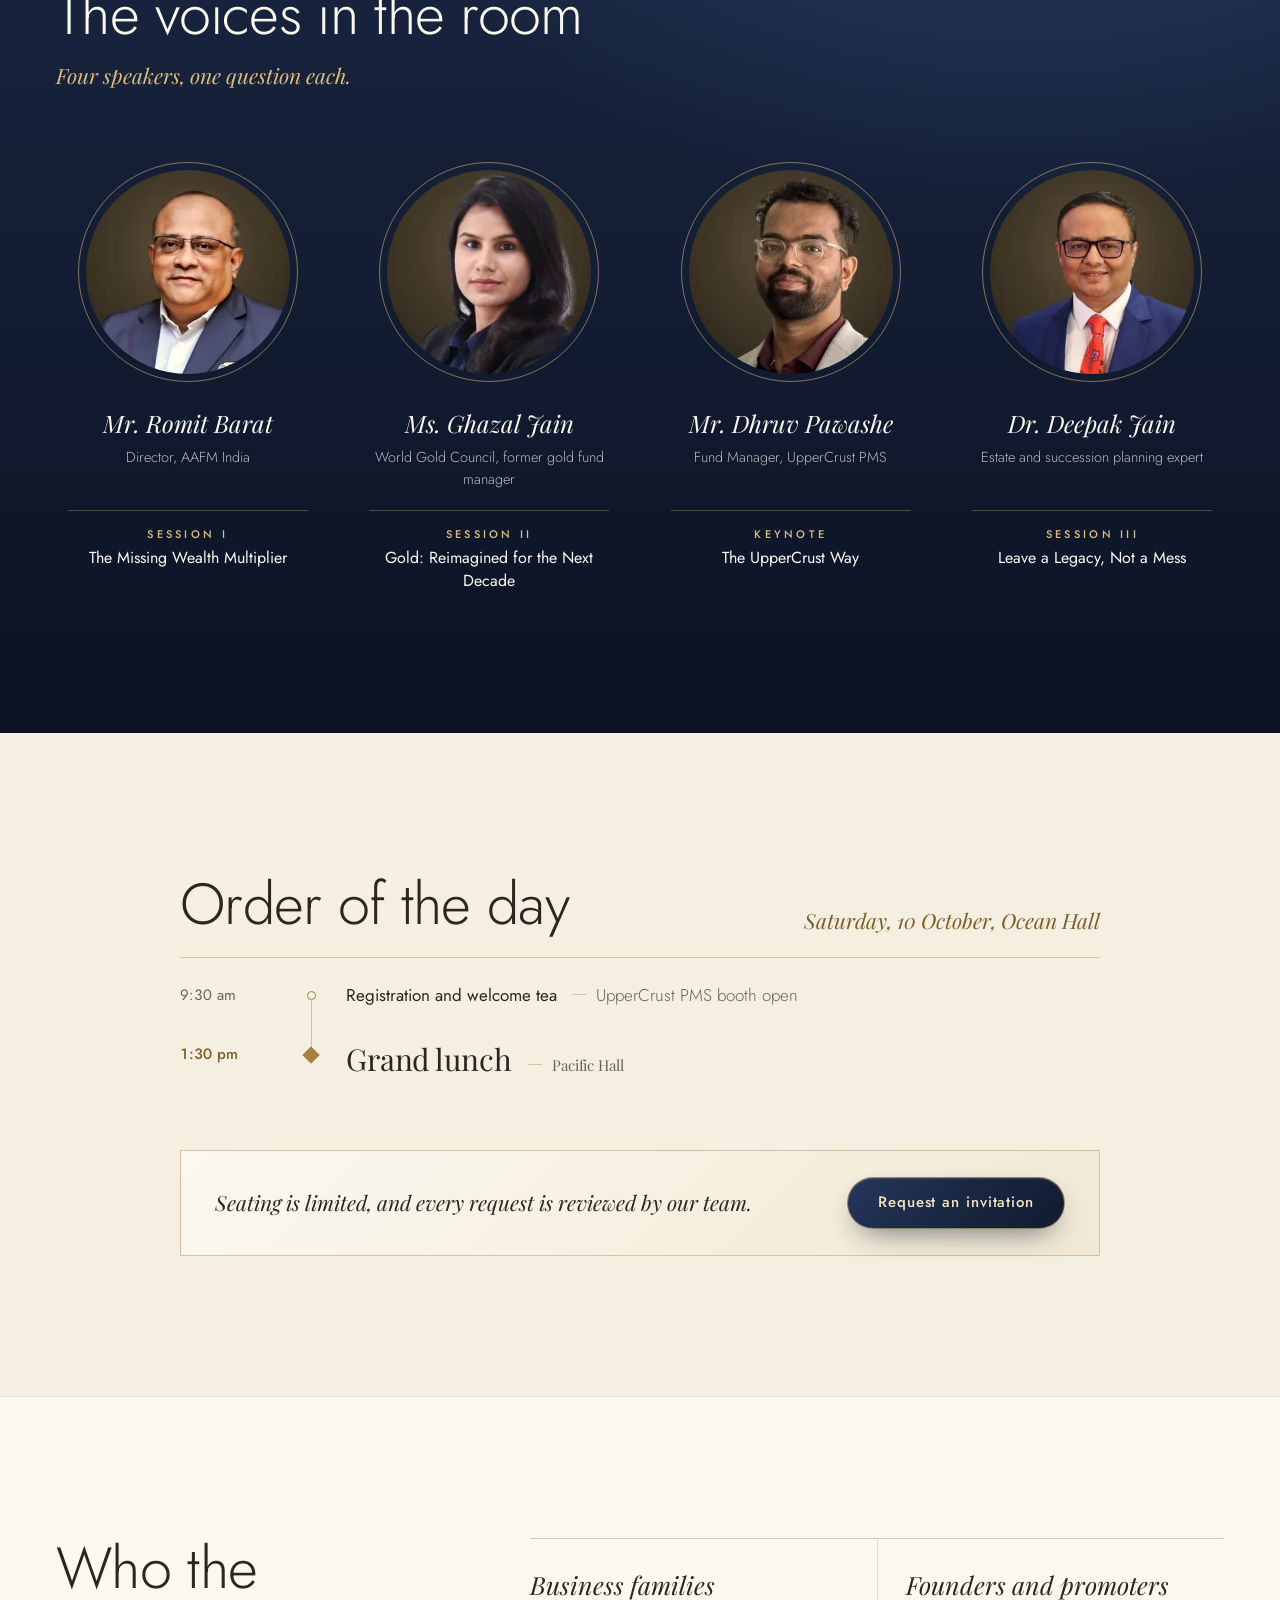
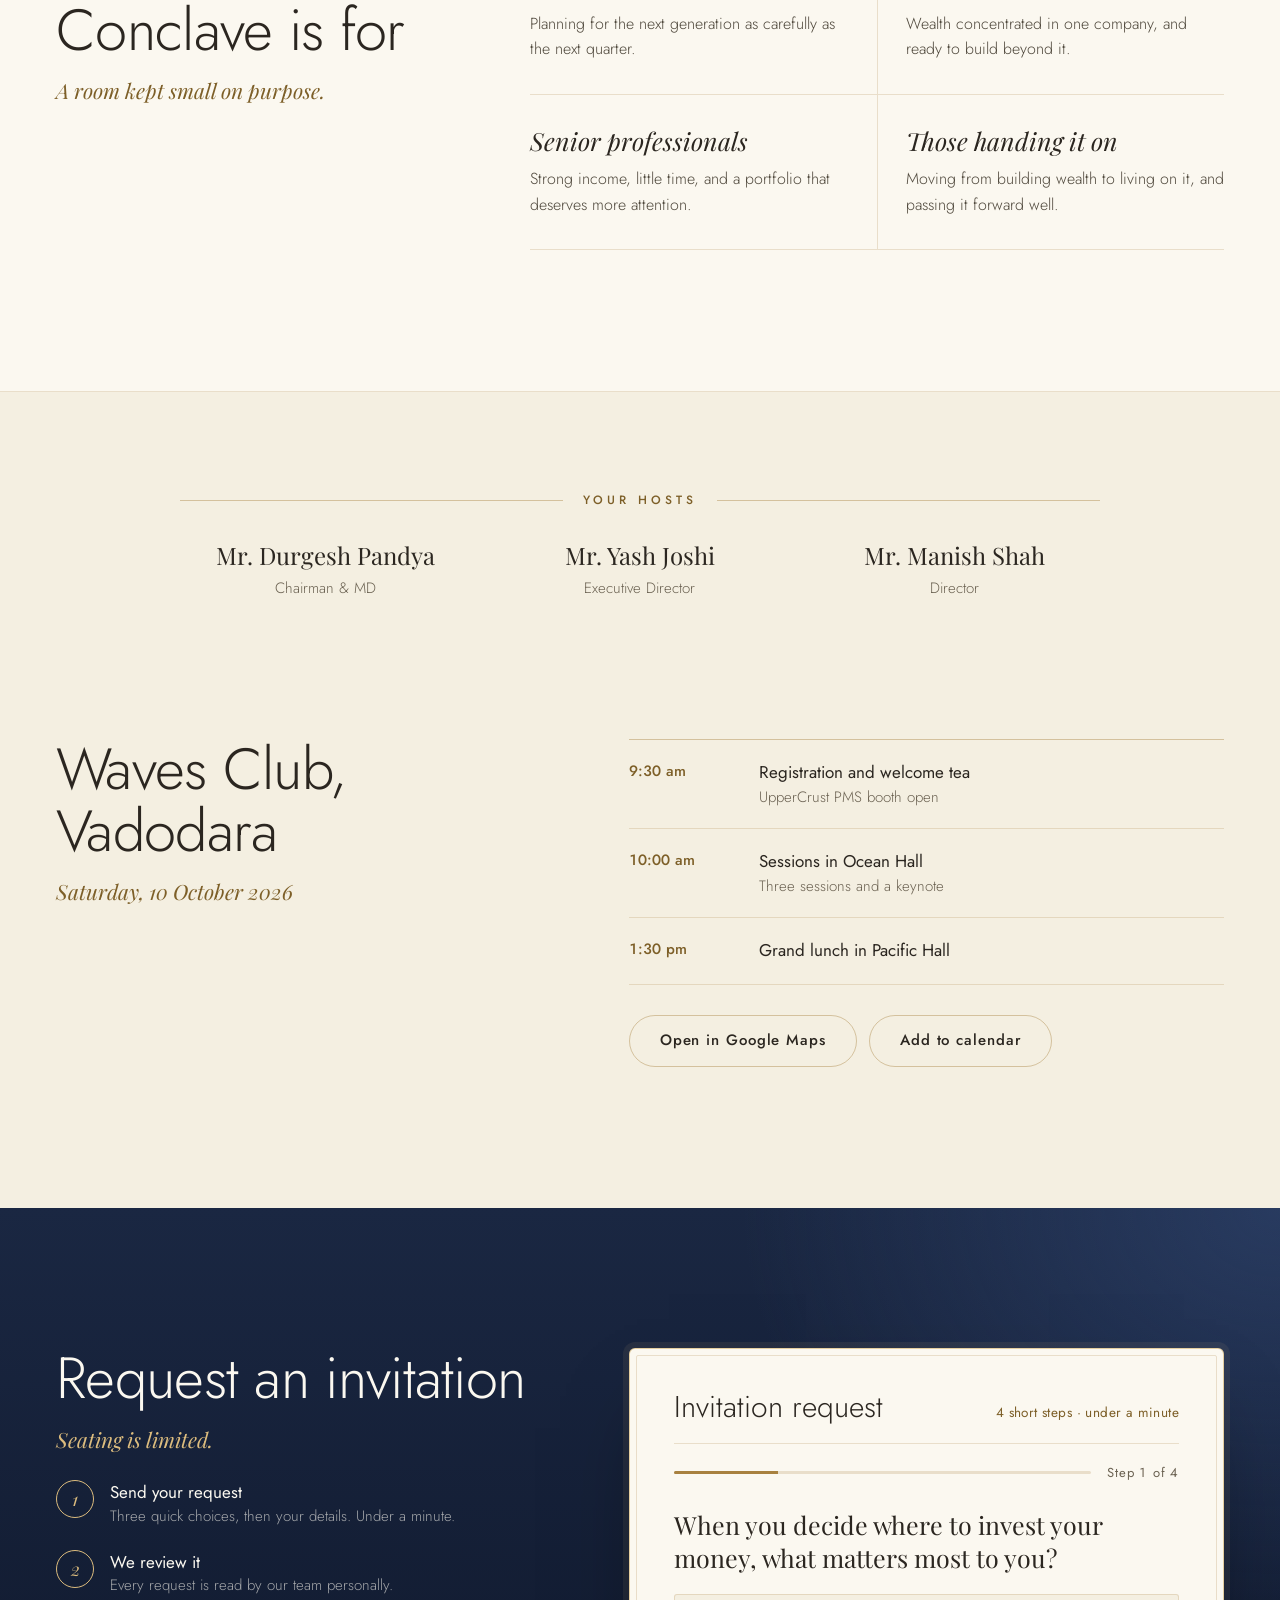
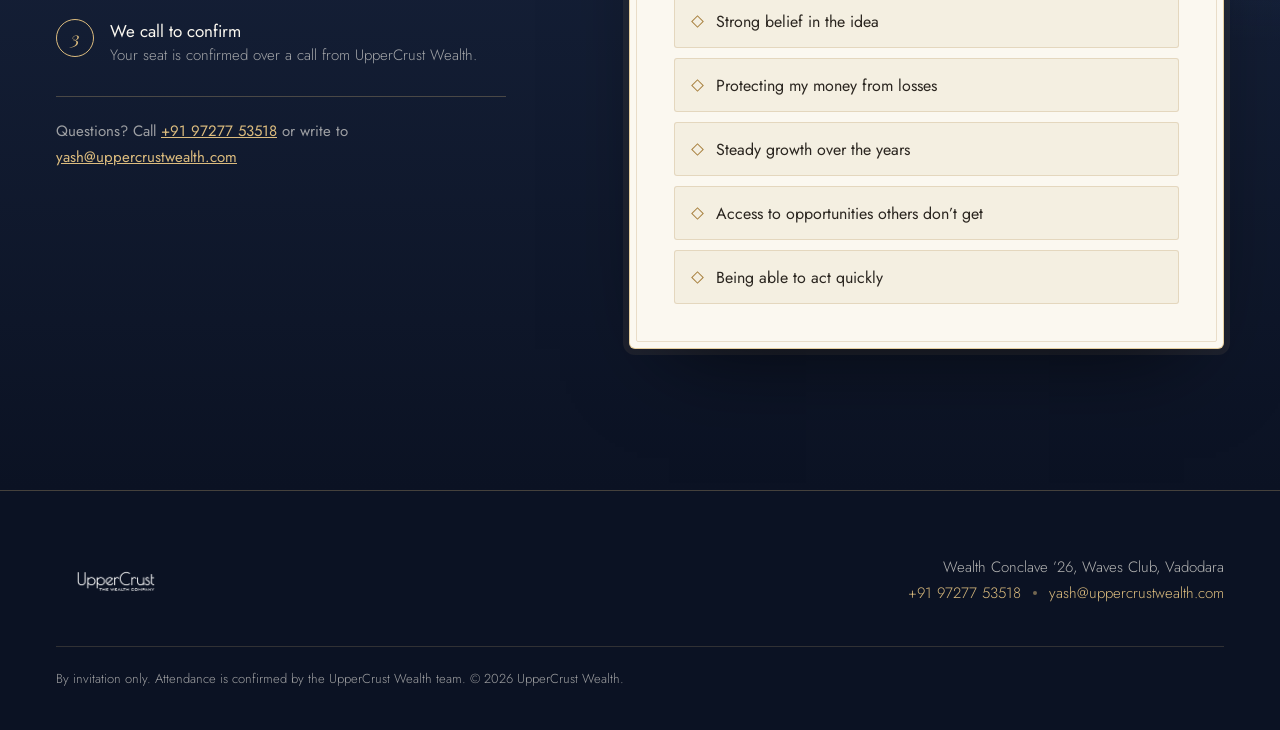
==== commit edef8434: "Simplify agenda timeline to just registration and lunch Drop the per-session times and durations fro" ====
--- a/index.html
+++ b/index.html
@@ -57,7 +57,7 @@
       <a href="#agenda">Agenda</a>
       <a href="#venue">Venue</a>
     </nav>
-    <a class="btn btn-primary btn-sm" href="#register"><span class="t-p">Request invitation</span><span class="t-c">Confirm attendance</span></a>
+    <a class="btn btn-primary btn-sm" href="#register"><span class="t-p">Request invitation</span><span class="t-c">Confirm your presence</span></a>
   </div>
 </header>
 
@@ -70,7 +70,7 @@
 
     <div class="hero-inner">
       <p class="hero-eyebrow">By invitation only</p>
-      <p class="hero-greet" data-greeting hidden><span class="greet-hi">Namaste, <span data-greet-name></span> Ji,</span><span class="greet-line">you are invited to</span></p>
+      <p class="hero-greet" data-greeting hidden><span class="greet-hi">Namaste, <span data-greet-name></span>,</span><span class="greet-line">you are invited to</span></p>
       <h1 class="hero-title"><span class="wm-main">UpperCrust</span><span class="wm-sub">Wealth Conclave ’26</span></h1>
       <p class="hero-tagline">For a few families. For the decades ahead.</p>
       <div class="ornament" aria-hidden="true"><span></span><i></i><span></span></div>
@@ -80,7 +80,7 @@
         <div><dt>Venue</dt><dd>Waves Club, Vadodara</dd></div>
       </dl>
       <div class="hero-actions">
-        <a class="btn btn-primary btn-shine" href="#register"><span class="t-p">Request an invitation</span><span class="t-c">Confirm your attendance</span></a>
+        <a class="btn btn-primary btn-shine" href="#register"><span class="t-p">Request an invitation</span><span class="t-c">Confirm your presence</span></a>
         <a class="btn btn-ghost" href="#agenda">See the agenda</a>
       </div>
       <a class="hero-lineup" href="#speakers">
@@ -155,60 +155,14 @@
       <ol class="timeline">
         <li class="tl"><time class="tl-time">9:30 am</time><span class="tl-mark"></span>
           <div class="tl-body"><p class="tl-title">Registration and welcome tea <span class="tl-note">UpperCrust PMS booth open</span></p></div>
-          <span class="tl-dur">30 min</span></li>
-        <li class="tl"><time class="tl-time">10:00 am</time><span class="tl-mark"></span>
-          <div class="tl-body"><p class="tl-title">Opening by the anchor</p></div>
-          <span class="tl-dur">5 min</span></li>
-        <li class="tl"><time class="tl-time">10:05 am</time><span class="tl-mark"></span>
-          <div class="tl-body"><p class="tl-title">Lamp lighting and welcome address <span class="tl-note">Mr. Durgesh Pandya</span></p></div>
-          <span class="tl-dur">10 min</span></li>
-        <li class="tl"><time class="tl-time">10:15 am</time><span class="tl-mark"></span>
-          <div class="tl-body"><p class="tl-title">Why this Conclave <span class="tl-note">Mr. Yash Joshi</span></p></div>
-          <span class="tl-dur">10 min</span></li>
-
-        <li class="tl tl--session"><time class="tl-time">10:25 am</time><span class="tl-mark"></span>
-          <div class="tl-body">
-            <p class="tl-label">Session I</p>
-            <h3 class="tl-heading">The Missing Wealth Multiplier</h3>
-            <p class="tl-speaker">Mr. Romit Barat <span>Director, AAFM India</span></p>
-            <p class="tl-desc">Why some portfolios compound while others only grow, and the piece most families leave out.</p>
-          </div>
-          <span class="tl-dur">45 + 5 min</span></li>
-        <li class="tl tl--session"><time class="tl-time">11:15 am</time><span class="tl-mark"></span>
-          <div class="tl-body">
-            <p class="tl-label">Session II</p>
-            <h3 class="tl-heading">Gold: Reimagined for the Next Decade</h3>
-            <p class="tl-speaker">Ms. Ghazal Jain <span>World Gold Council, former gold fund manager</span></p>
-            <p class="tl-desc">Once the family’s safe keeping, now a portfolio decision. Where gold fits over the next ten years.</p>
-          </div>
-          <span class="tl-dur">30 + 5 min</span></li>
-        <li class="tl tl--keynote"><time class="tl-time">11:50 am</time><span class="tl-mark"></span>
-          <div class="tl-body">
-            <p class="tl-label">Keynote</p>
-            <h3 class="tl-heading">The UpperCrust Way</h3>
-            <p class="tl-speaker">Mr. Dhruv Pawashe <span>Fund Manager, UpperCrust PMS</span></p>
-            <p class="tl-desc">How we think, invest and manage risk, explained by the person who runs the portfolio.</p>
-          </div>
-          <span class="tl-dur">30 + 5 min</span></li>
-        <li class="tl tl--session"><time class="tl-time">12:25 pm</time><span class="tl-mark"></span>
-          <div class="tl-body">
-            <p class="tl-label">Session III</p>
-            <h3 class="tl-heading">Leave a Legacy, Not a Mess</h3>
-            <p class="tl-speaker">Dr. Deepak Jain <span>Estate and succession planning expert</span></p>
-            <p class="tl-desc">Wills, trusts and succession, so that what you built reaches the people you built it for.</p>
-          </div>
-          <span class="tl-dur">60 min</span></li>
-
-        <li class="tl"><time class="tl-time">1:25 pm</time><span class="tl-mark"></span>
-          <div class="tl-body"><p class="tl-title">Vote of thanks and group photograph <span class="tl-note">Mr. Manish Shah</span></p></div>
-          <span class="tl-dur">5 min</span></li>
+          <span class="tl-dur"></span></li>
         <li class="tl tl--lunch"><time class="tl-time">1:30 pm</time><span class="tl-mark"></span>
           <div class="tl-body"><h3 class="tl-heading">Grand lunch <span class="tl-note">Pacific Hall</span></h3></div>
           <span class="tl-dur"></span></li>
       </ol>
       <div class="agenda-cta">
-        <p><span class="t-p">Seating is limited, and every request is reviewed by our team.</span><span class="t-c">Your seats are held until you confirm.</span></p>
-        <a class="btn btn-primary" href="#register"><span class="t-p">Request an invitation</span><span class="t-c">Confirm your attendance</span></a>
+        <p><span class="t-p">Seating is limited, and every request is reviewed by our team.</span><span class="t-c">Your seats await your confirmation.</span></p>
+        <a class="btn btn-primary" href="#register"><span class="t-p">Request an invitation</span><span class="t-c">Confirm your presence</span></a>
       </div>
     </div>
   </section>
@@ -271,8 +225,8 @@
     <div class="wrap register-grid">
       <div class="register-copy">
         <header class="sec-head">
-          <h2 class="sec-title" id="reg-h"><span class="t-p">Request an invitation</span><span class="t-c">Confirm your attendance</span></h2>
-          <p class="sec-sub"><span class="t-p">Seating is limited.</span><span class="t-c">Namaste, <span data-greet-inline></span> Ji, you are on our guest list.</span></p>
+          <h2 class="sec-title" id="reg-h"><span class="t-p">Request an invitation</span><span class="t-c">Confirm your presence</span></h2>
+          <p class="sec-sub"><span class="t-p">Seating is limited.</span><span class="t-c">Namaste, <span data-greet-inline></span>, you are on our guest list.</span></p>
         </header>
         <p class="only-client">Let us know if you will join us, and how many seats to hold for your family.</p>
         <ol class="next-steps only-prospect" aria-label="What happens next">
@@ -425,7 +379,7 @@
 <div class="dock" data-dock aria-hidden="true">
   <div class="wrap dock-inner">
     <p class="dock-text"><strong>Wealth Conclave ’26</strong><span>Saturday, 10 October, Waves Club, Vadodara</span></p>
-    <a class="btn btn-gold btn-sm" href="#register" tabindex="-1"><span class="t-p">Request invitation</span><span class="t-c">Confirm attendance</span></a>
+    <a class="btn btn-gold btn-sm" href="#register" tabindex="-1"><span class="t-p">Request invitation</span><span class="t-c">Confirm your presence</span></a>
   </div>
 </div>
 
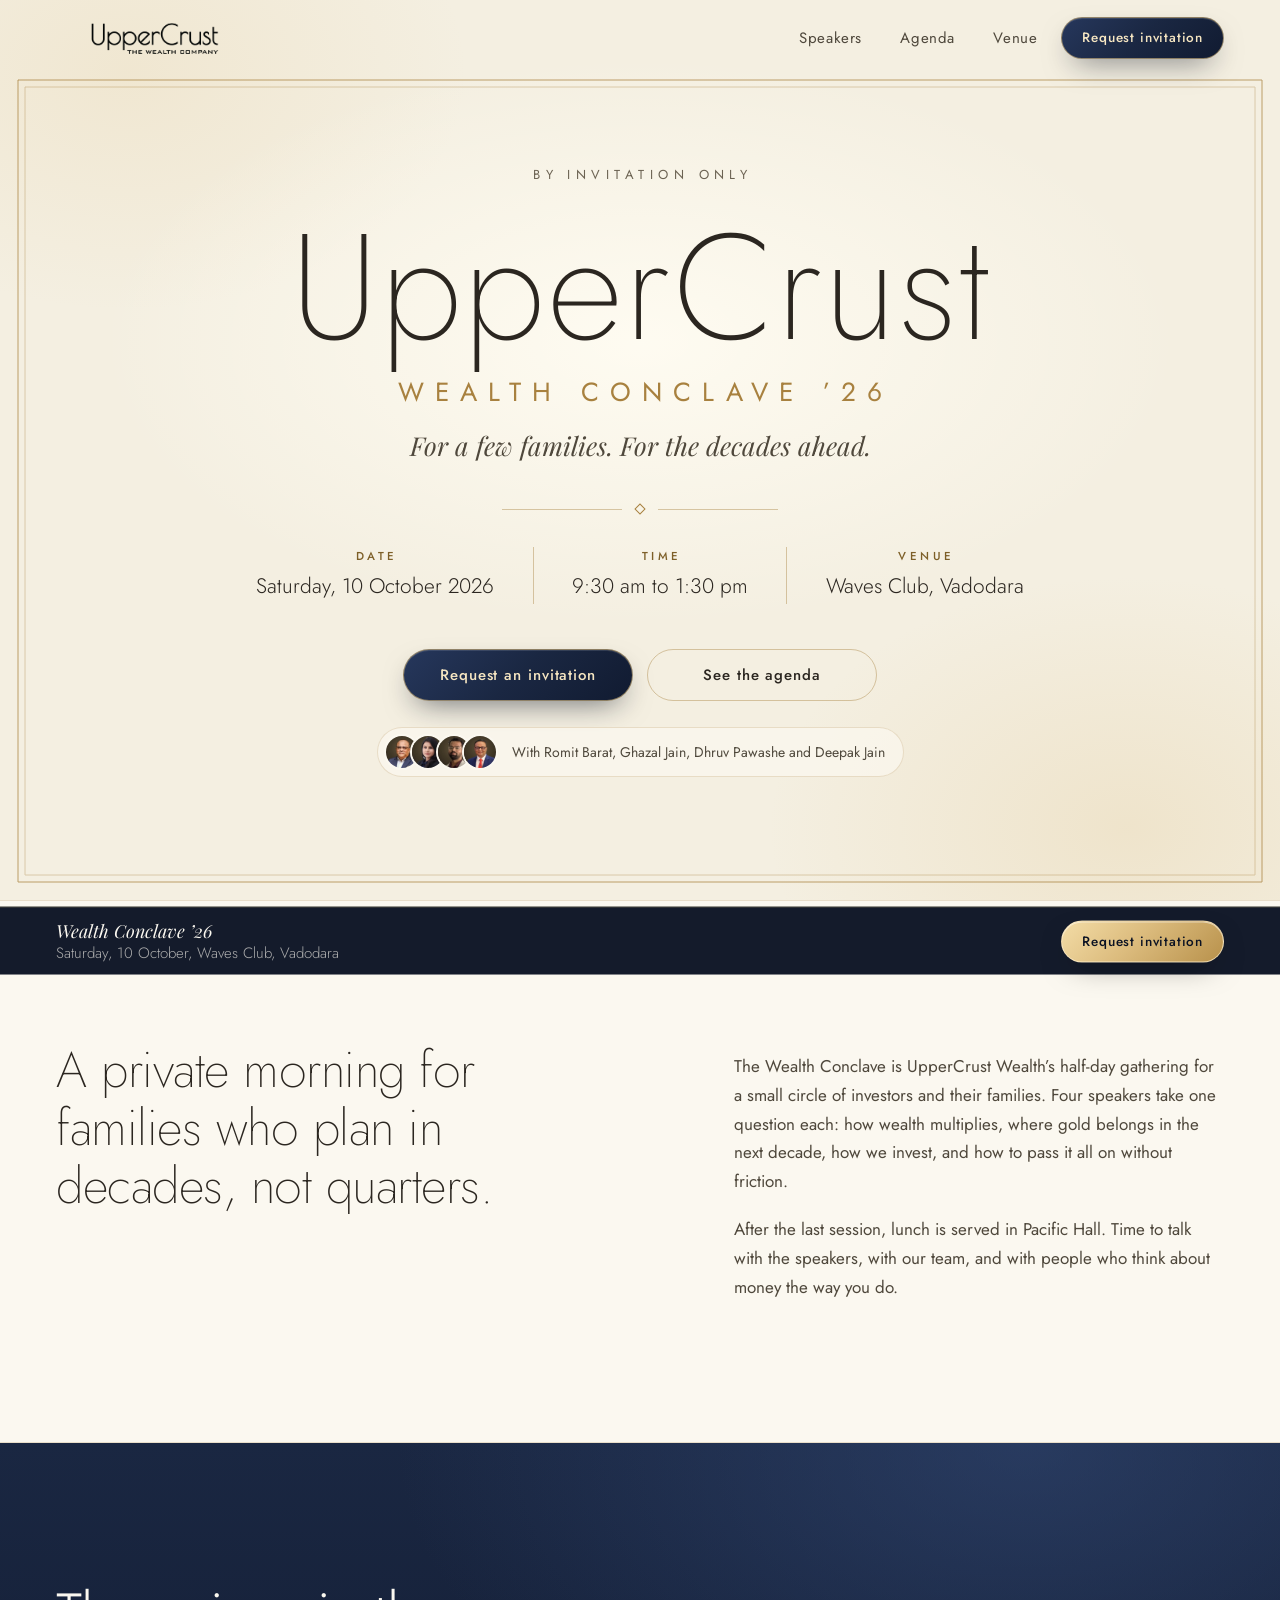
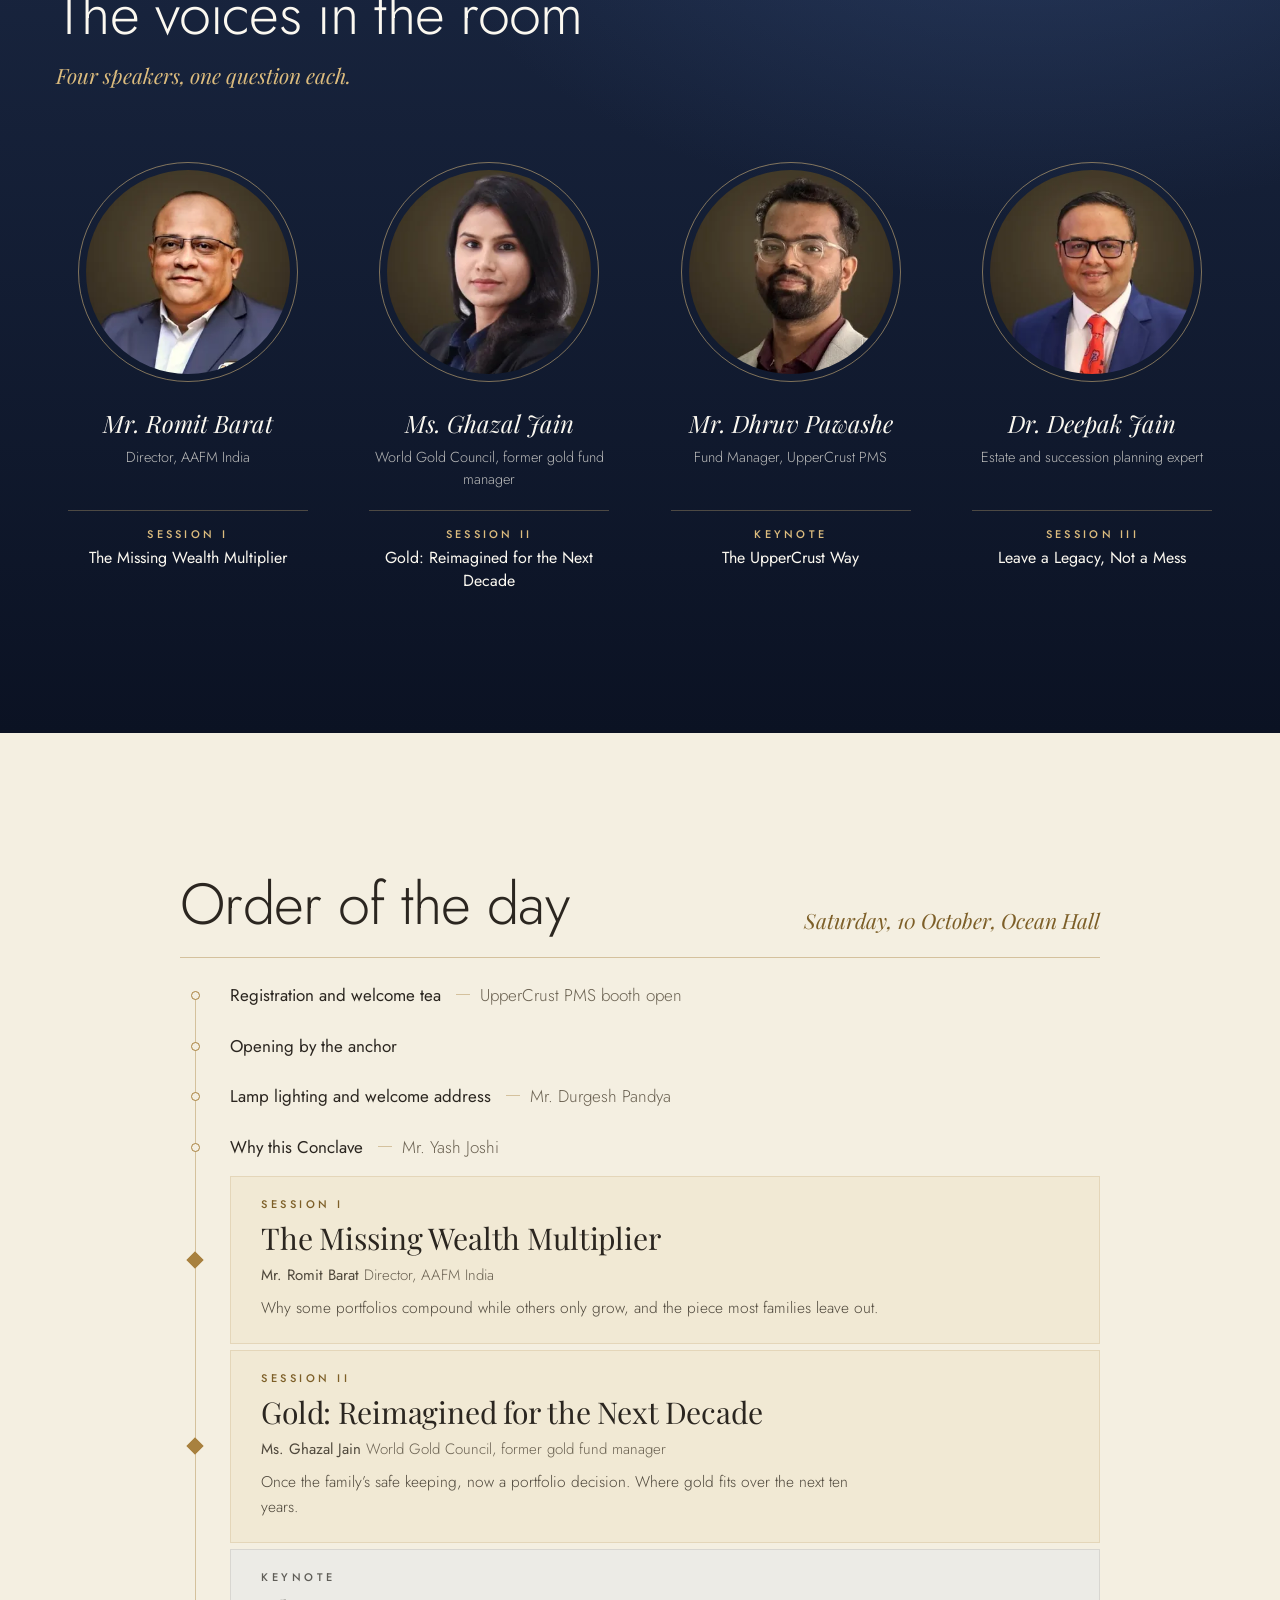
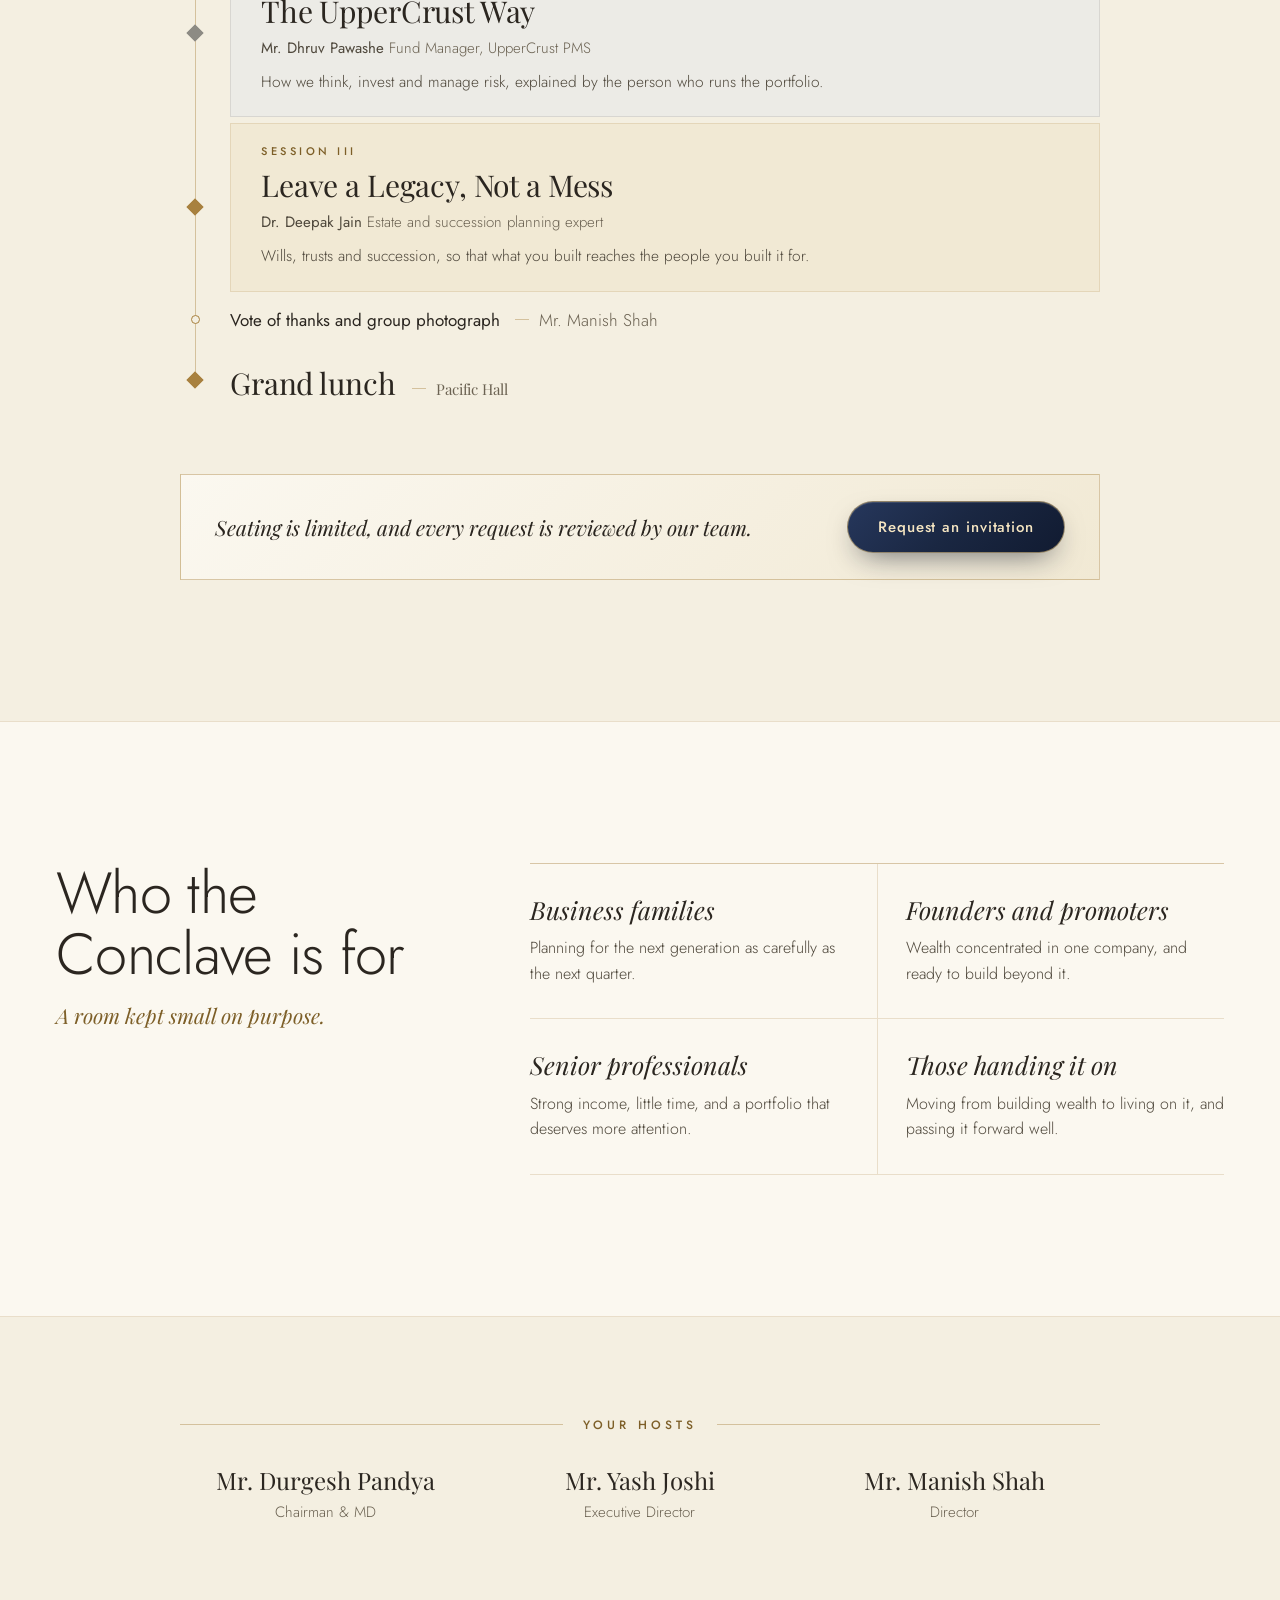
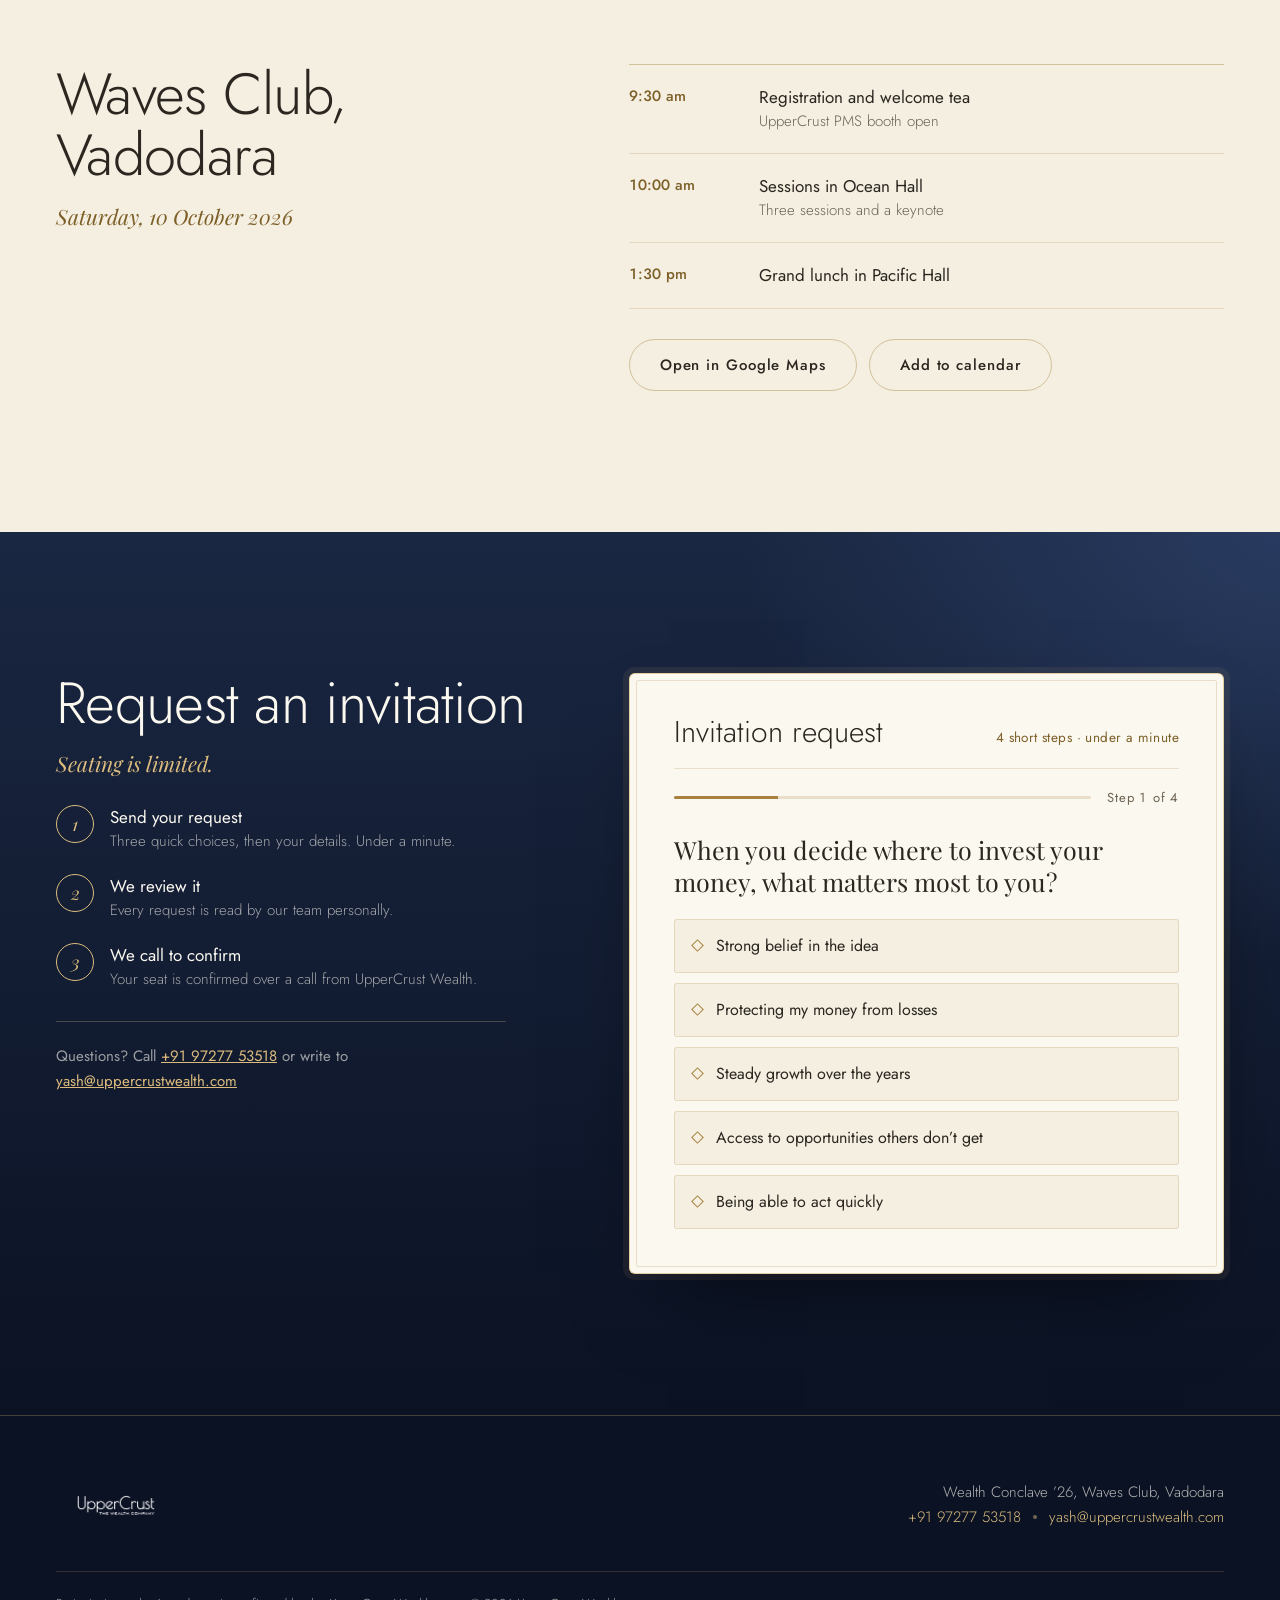
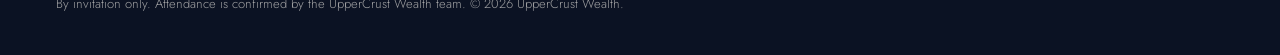
==== commit f213fa86: "Restore all agenda events, remove only the time and duration labels Fixes my previous change which m" ====
--- a/index.html
+++ b/index.html
@@ -34,7 +34,7 @@
 <link rel="stylesheet" href="assets/css/hero.css?v=13">
 <link rel="stylesheet" href="assets/css/intro.css?v=13">
 <link rel="stylesheet" href="assets/css/speakers.css?v=13">
-<link rel="stylesheet" href="assets/css/agenda.css?v=13">
+<link rel="stylesheet" href="assets/css/agenda.css?v=14">
 <link rel="stylesheet" href="assets/css/audience.css?v=13">
 <link rel="stylesheet" href="assets/css/hosts-venue.css?v=13">
 <link rel="stylesheet" href="assets/css/register.css?v=13">
@@ -153,12 +153,48 @@
         <p class="sec-sub">Saturday, 10 October, Ocean Hall</p>
       </header>
       <ol class="timeline">
-        <li class="tl"><time class="tl-time">9:30 am</time><span class="tl-mark"></span>
-          <div class="tl-body"><p class="tl-title">Registration and welcome tea <span class="tl-note">UpperCrust PMS booth open</span></p></div>
-          <span class="tl-dur"></span></li>
-        <li class="tl tl--lunch"><time class="tl-time">1:30 pm</time><span class="tl-mark"></span>
-          <div class="tl-body"><h3 class="tl-heading">Grand lunch <span class="tl-note">Pacific Hall</span></h3></div>
-          <span class="tl-dur"></span></li>
+        <li class="tl"><span class="tl-mark"></span>
+          <div class="tl-body"><p class="tl-title">Registration and welcome tea <span class="tl-note">UpperCrust PMS booth open</span></p></div></li>
+        <li class="tl"><span class="tl-mark"></span>
+          <div class="tl-body"><p class="tl-title">Opening by the anchor</p></div></li>
+        <li class="tl"><span class="tl-mark"></span>
+          <div class="tl-body"><p class="tl-title">Lamp lighting and welcome address <span class="tl-note">Mr. Durgesh Pandya</span></p></div></li>
+        <li class="tl"><span class="tl-mark"></span>
+          <div class="tl-body"><p class="tl-title">Why this Conclave <span class="tl-note">Mr. Yash Joshi</span></p></div></li>
+
+        <li class="tl tl--session"><span class="tl-mark"></span>
+          <div class="tl-body">
+            <p class="tl-label">Session I</p>
+            <h3 class="tl-heading">The Missing Wealth Multiplier</h3>
+            <p class="tl-speaker">Mr. Romit Barat <span>Director, AAFM India</span></p>
+            <p class="tl-desc">Why some portfolios compound while others only grow, and the piece most families leave out.</p>
+          </div></li>
+        <li class="tl tl--session"><span class="tl-mark"></span>
+          <div class="tl-body">
+            <p class="tl-label">Session II</p>
+            <h3 class="tl-heading">Gold: Reimagined for the Next Decade</h3>
+            <p class="tl-speaker">Ms. Ghazal Jain <span>World Gold Council, former gold fund manager</span></p>
+            <p class="tl-desc">Once the family’s safe keeping, now a portfolio decision. Where gold fits over the next ten years.</p>
+          </div></li>
+        <li class="tl tl--keynote"><span class="tl-mark"></span>
+          <div class="tl-body">
+            <p class="tl-label">Keynote</p>
+            <h3 class="tl-heading">The UpperCrust Way</h3>
+            <p class="tl-speaker">Mr. Dhruv Pawashe <span>Fund Manager, UpperCrust PMS</span></p>
+            <p class="tl-desc">How we think, invest and manage risk, explained by the person who runs the portfolio.</p>
+          </div></li>
+        <li class="tl tl--session"><span class="tl-mark"></span>
+          <div class="tl-body">
+            <p class="tl-label">Session III</p>
+            <h3 class="tl-heading">Leave a Legacy, Not a Mess</h3>
+            <p class="tl-speaker">Dr. Deepak Jain <span>Estate and succession planning expert</span></p>
+            <p class="tl-desc">Wills, trusts and succession, so that what you built reaches the people you built it for.</p>
+          </div></li>
+
+        <li class="tl"><span class="tl-mark"></span>
+          <div class="tl-body"><p class="tl-title">Vote of thanks and group photograph <span class="tl-note">Mr. Manish Shah</span></p></div></li>
+        <li class="tl tl--lunch"><span class="tl-mark"></span>
+          <div class="tl-body"><h3 class="tl-heading">Grand lunch <span class="tl-note">Pacific Hall</span></h3></div></li>
       </ol>
       <div class="agenda-cta">
         <p><span class="t-p">Seating is limited, and every request is reviewed by our team.</span><span class="t-c">Your seats await your confirmation.</span></p>
--- a/assets/css/agenda.css
+++ b/assets/css/agenda.css
@@ -1,18 +1,16 @@
-/* Order of the day — mirrors the printed programme: time, rail, item, duration */
+/* Order of the day — mirrors the printed programme: rail, item */
 .agenda .sec-head{display:flex;flex-wrap:wrap;align-items:end;justify-content:space-between;gap:10px 40px;
   padding-bottom:22px;border-bottom:1px solid var(--gold-line);margin-bottom:12px;}
 .agenda .sec-head .sec-sub{margin-top:0;}
 
 .timeline{position:relative;}
-.timeline::before{content:'';position:absolute;top:22px;bottom:34px;left:131px;width:1px;background:var(--gold-line);}
+.timeline::before{content:'';position:absolute;top:22px;bottom:34px;left:15px;width:1px;background:var(--gold-line);}
 
-.tl{display:grid;grid-template-columns:96px 30px minmax(0,1fr) 104px;grid-template-areas:"time mark body dur";
+.tl{display:grid;grid-template-columns:30px minmax(0,1fr);grid-template-areas:"mark body";
   column-gap:20px;align-items:center;}
-.tl-time{grid-area:time;font:400 15px/1.3 var(--sans);color:var(--muted);font-variant-numeric:tabular-nums;}
 .tl-mark{grid-area:mark;justify-self:center;position:relative;z-index:1;width:9px;height:9px;border-radius:50%;
   border:1px solid var(--gold);background:var(--ivory);}
 .tl-body{grid-area:body;padding:13px 0;}
-.tl-dur{grid-area:dur;justify-self:end;font:400 14px/1.3 var(--sans);color:var(--muted);white-space:nowrap;font-variant-numeric:tabular-nums;}
 .tl-title{font:400 17px/1.45 var(--sans);color:var(--ink);}
 .tl-note{color:var(--muted);font-weight:300;}
 .tl-note::before{content:'';display:inline-block;width:14px;height:1px;margin:0 10px 5px;background:var(--gold-line);vertical-align:middle;}
@@ -24,8 +22,6 @@
 .tl--session .tl-mark,.tl--keynote .tl-mark,.tl--lunch .tl-mark{width:12px;height:12px;border-radius:0;transform:rotate(45deg);
   background:var(--gold);border-color:var(--gold);}
 .tl--keynote .tl-mark{background:#8d8b84;border-color:#8d8b84;}
-.tl--session .tl-time,.tl--keynote .tl-time,.tl--lunch .tl-time{color:var(--gold-deep);font-weight:500;}
-.tl--session .tl-dur,.tl--keynote .tl-dur{color:var(--gold-deep);font-weight:500;}
 .tl-label{font:500 11px/1 var(--sans);letter-spacing:.32em;text-transform:uppercase;color:var(--gold-deep);}
 .tl--keynote .tl-label{color:#5f5d57;}
 .tl-heading{margin-top:10px;font:400 clamp(22px,2.4vw,30px)/1.2 var(--serif);color:var(--ink);letter-spacing:-.005em;}
@@ -39,7 +35,7 @@
 
 @media (max-width:700px){
   .timeline::before{left:9px;top:14px;}
-  .tl{grid-template-columns:20px minmax(0,1fr) auto;grid-template-areas:"mark time dur" ". body body";column-gap:14px;
+  .tl{grid-template-columns:20px minmax(0,1fr);grid-template-areas:"mark body";column-gap:14px;
     align-items:center;padding-top:14px;}
   .tl-mark{justify-self:start;margin-left:5px;}
   .tl--session .tl-mark,.tl--keynote .tl-mark,.tl--lunch .tl-mark{margin-left:3px;}
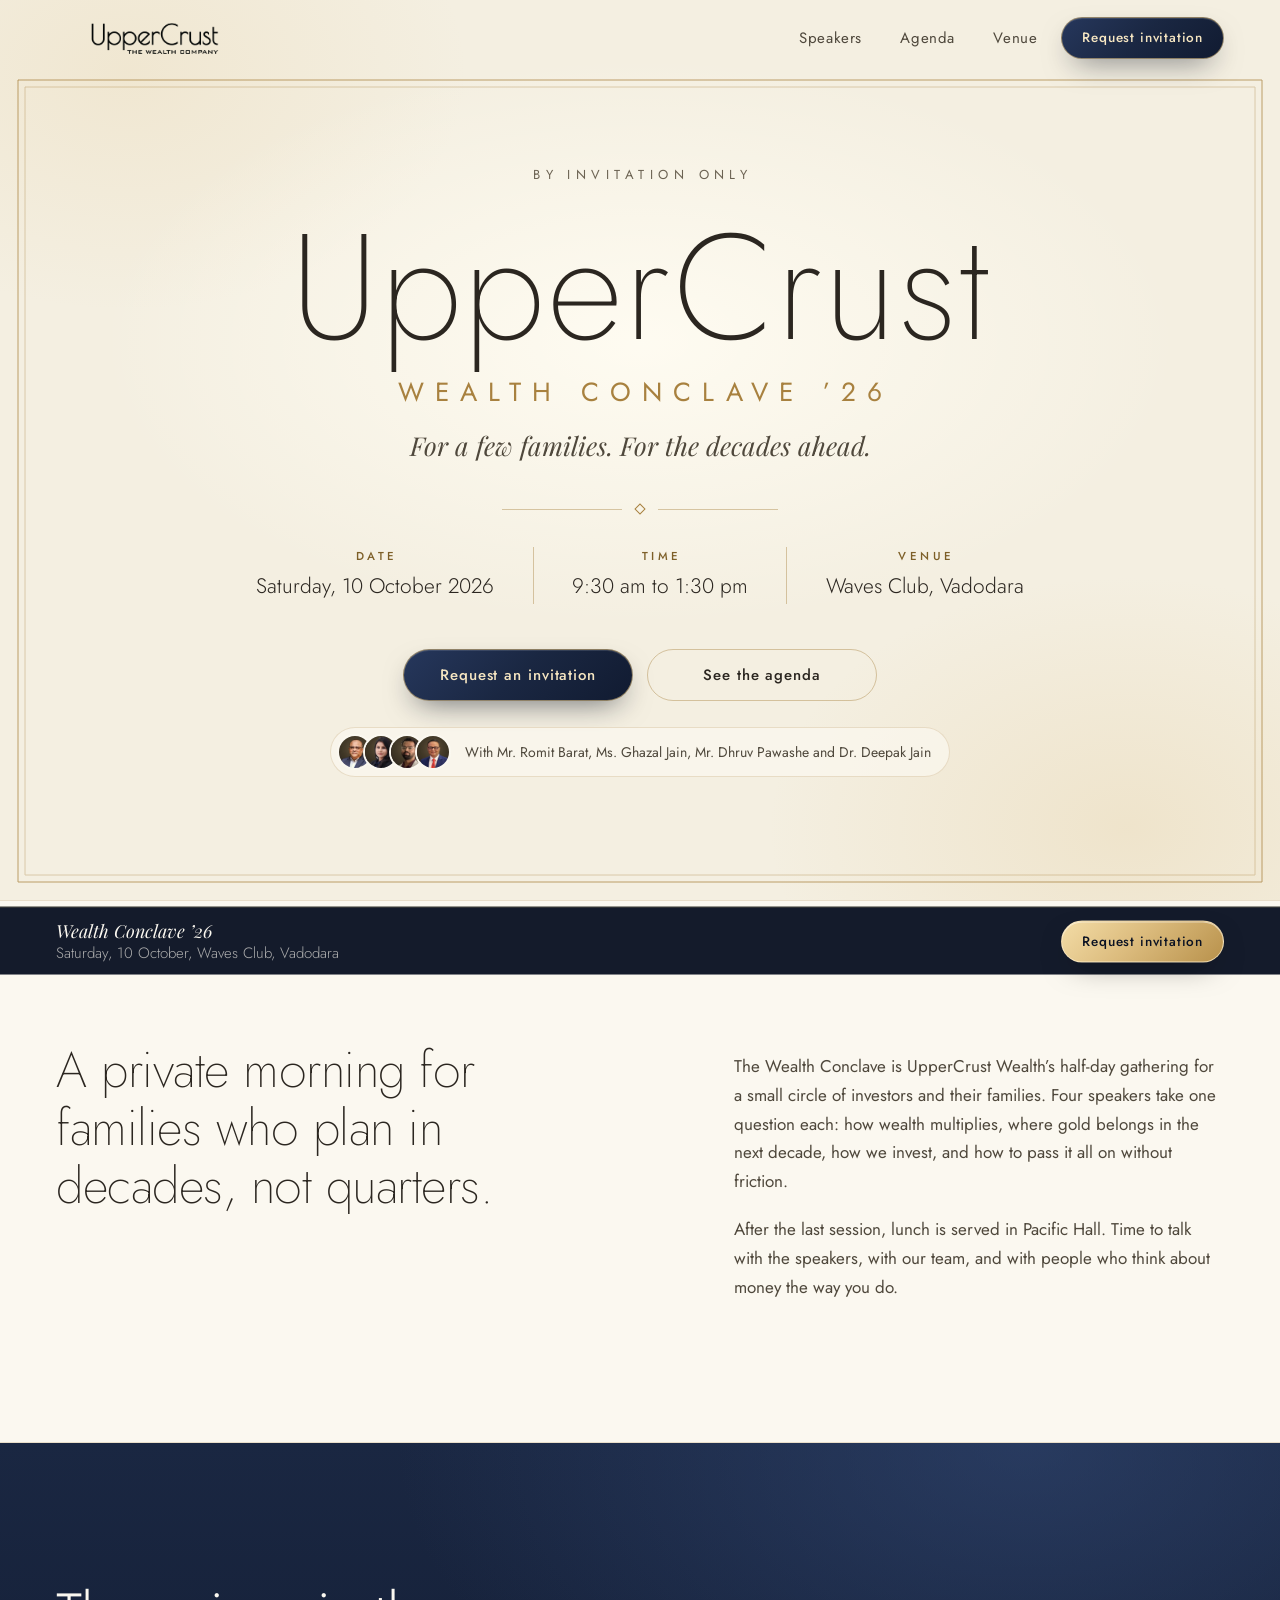
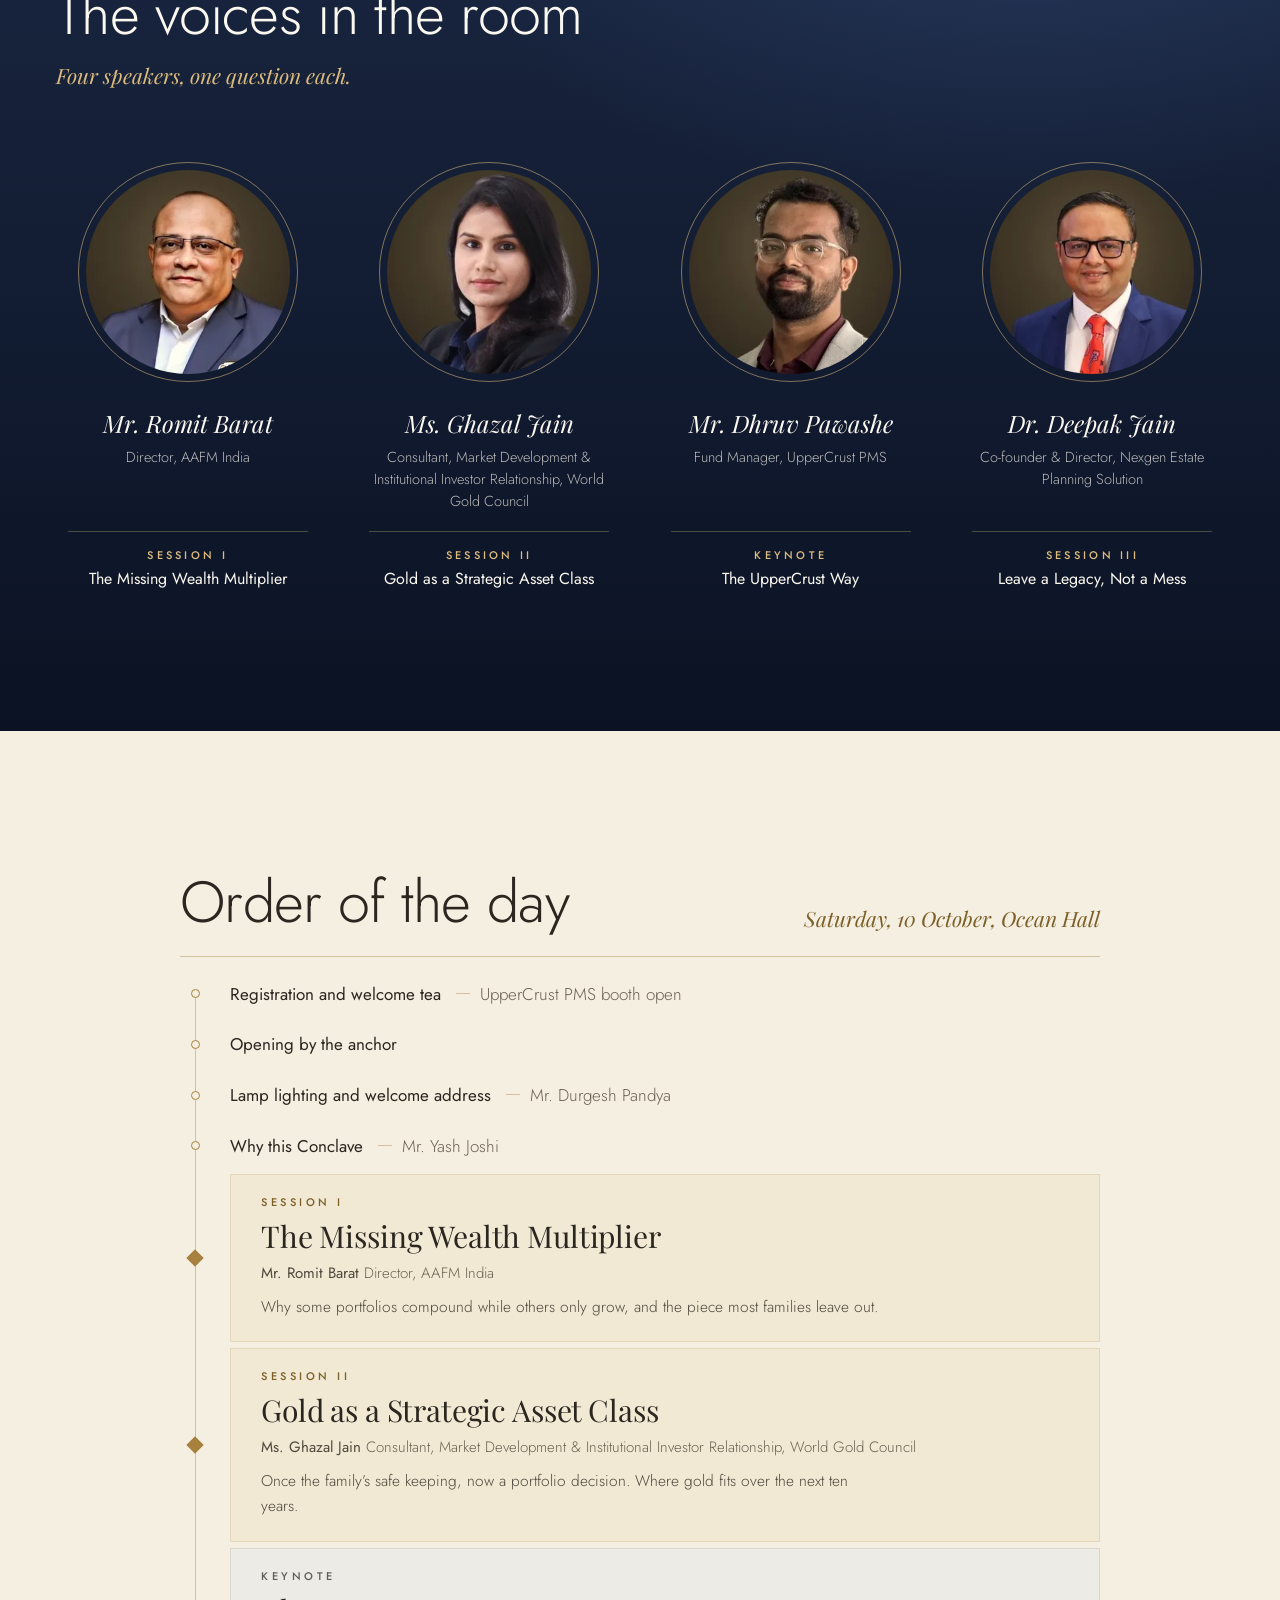
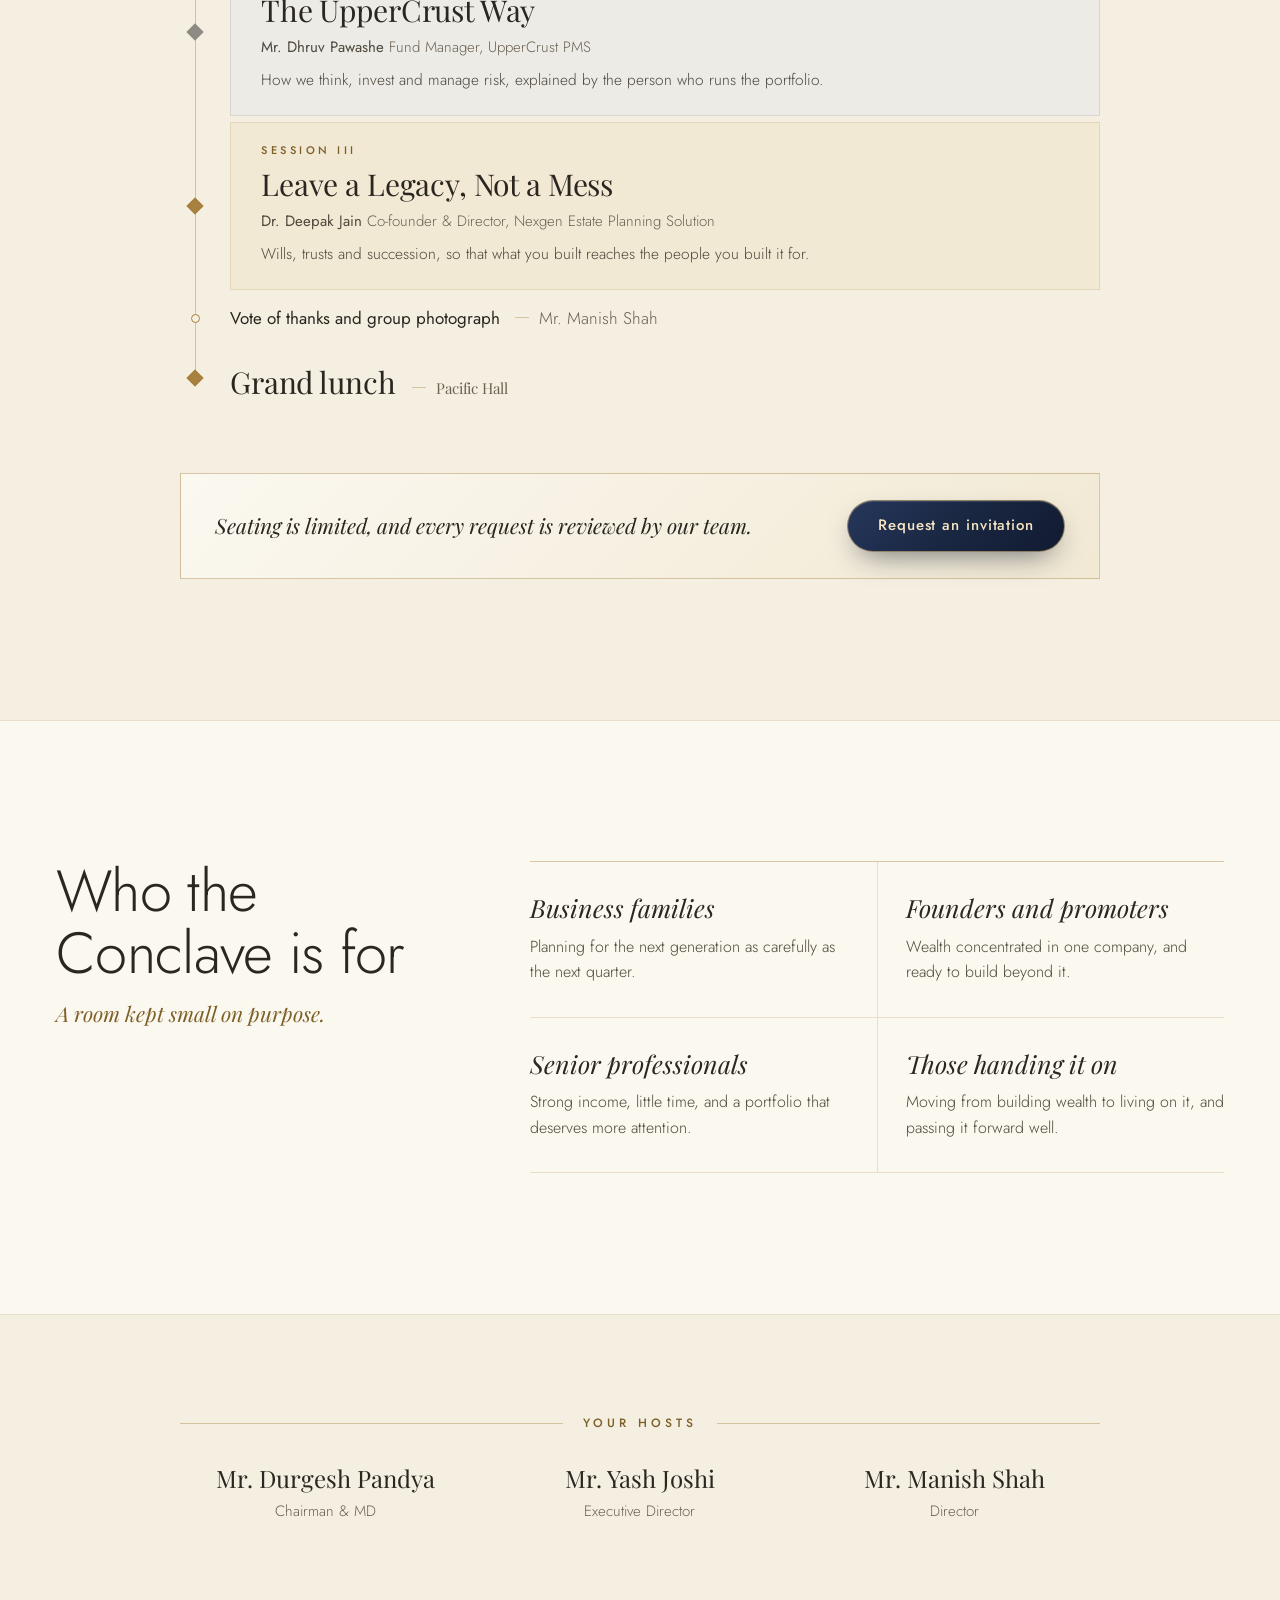
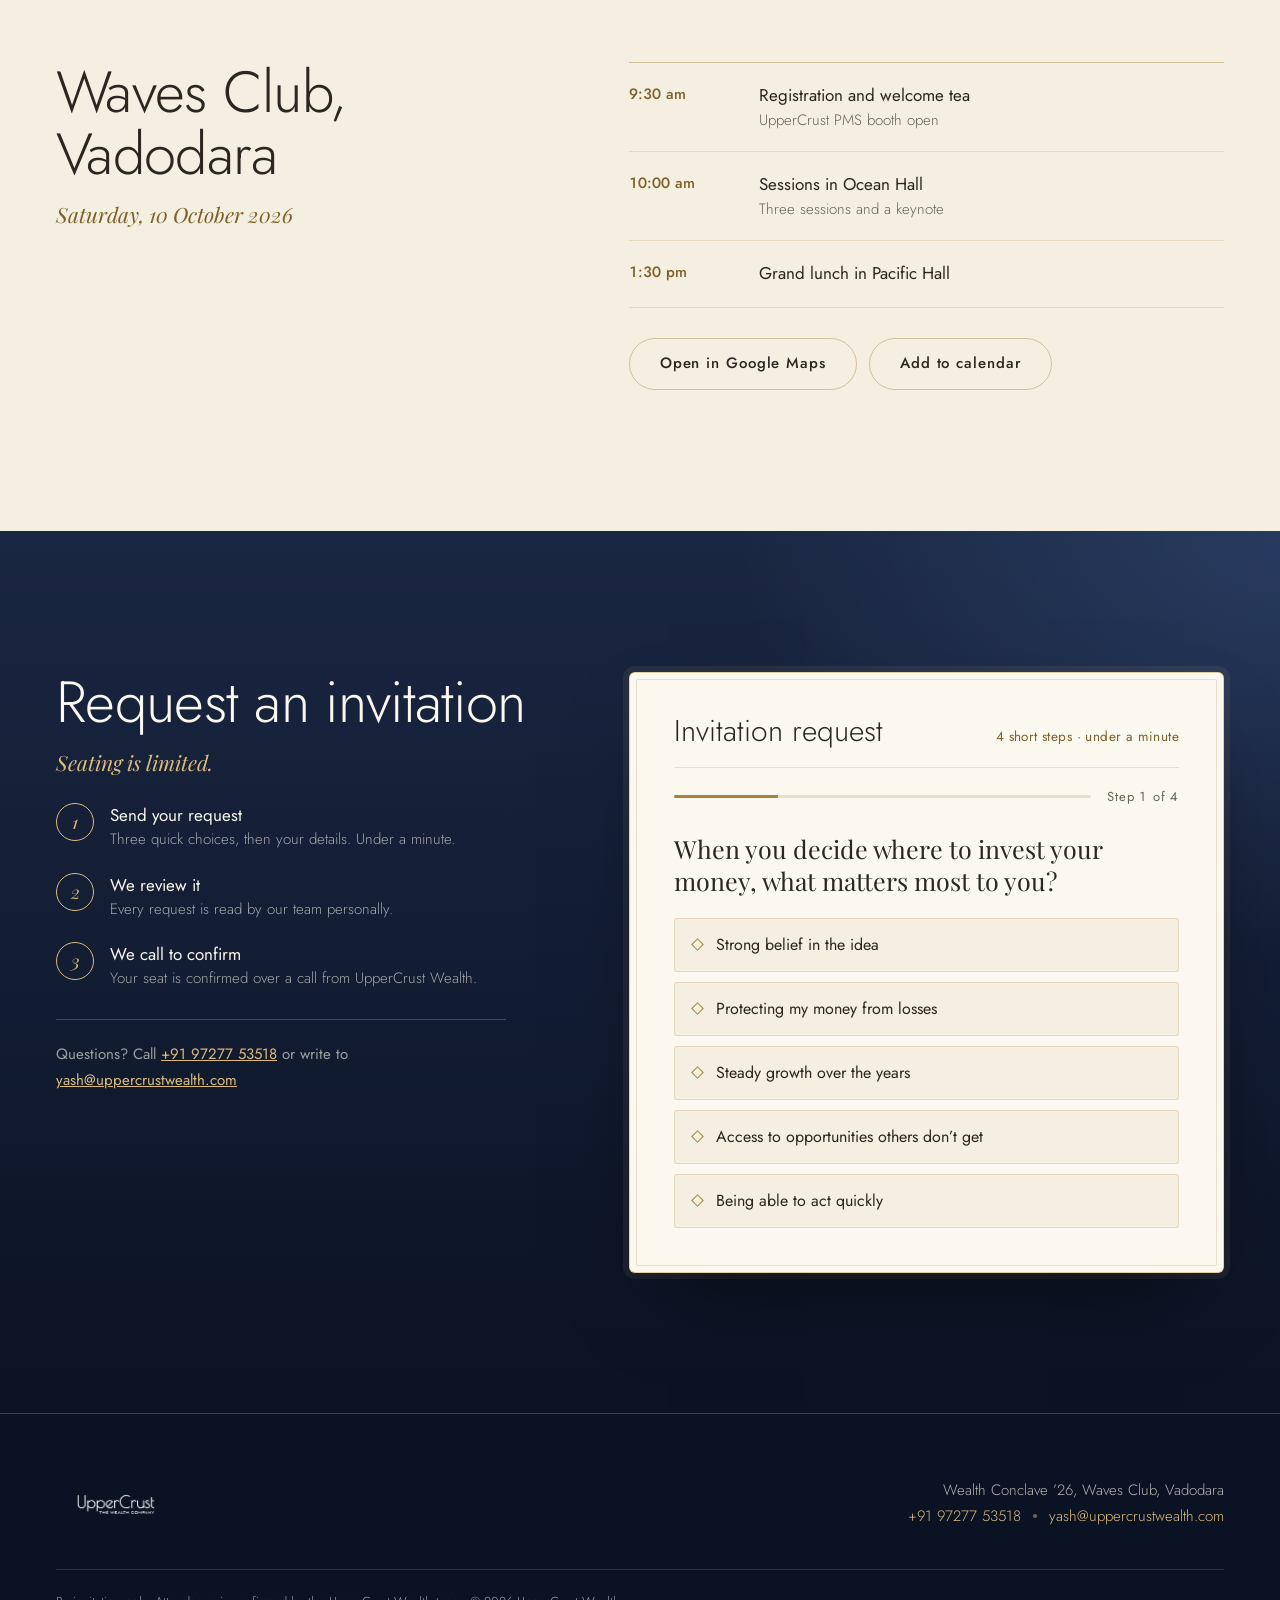
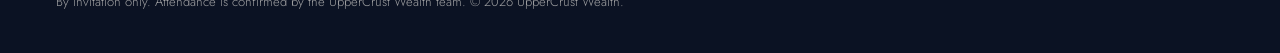
==== commit 41498ad4: "Speakers: exact names, designations and topics for all four Co-Authored-By: Claude Sonnet 5.5 <norep" ====
--- a/index.html
+++ b/index.html
@@ -3,6 +3,7 @@
 <head>
 <meta charset="utf-8">
 <meta name="viewport" content="width=device-width, initial-scale=1, viewport-fit=cover">
+<script>if('scrollRestoration' in history)history.scrollRestoration='manual';</script>
 <title>UpperCrust Wealth Conclave ’26 | 10 October, Vadodara</title>
 <meta name="description" content="A private half-day for a few families. Four speakers on wealth, gold, investing and legacy. Saturday, 10 October 2026 at Waves Club, Vadodara. By invitation only.">
 <meta name="theme-color" content="#f4efe1">
@@ -18,7 +19,7 @@
 
 <link rel="preconnect" href="https://script.google.com">
 <link rel="preconnect" href="https://script.googleusercontent.com">
-<script type="application/ld+json">{"@context":"https://schema.org","@type":"Event","name":"UpperCrust Wealth Conclave '26","startDate":"2026-10-10T09:30:00+05:30","endDate":"2026-10-10T13:30:00+05:30","eventAttendanceMode":"https://schema.org/OfflineEventAttendanceMode","eventStatus":"https://schema.org/EventScheduled","location":{"@type":"Place","name":"Waves Club","address":{"@type":"PostalAddress","addressLocality":"Vadodara","addressRegion":"Gujarat","addressCountry":"IN"}},"organizer":{"@type":"Organization","name":"UpperCrust Wealth","url":"https://uppercrustconclave.in/","email":"yash@uppercrustwealth.com","telephone":"+91-9727753518"},"performer":[{"@type":"Person","name":"Romit Barat"},{"@type":"Person","name":"Ghazal Jain"},{"@type":"Person","name":"Dhruv Pawashe"},{"@type":"Person","name":"Deepak Jain"}]}</script>
+<script type="application/ld+json">{"@context":"https://schema.org","@type":"Event","name":"UpperCrust Wealth Conclave '26","startDate":"2026-10-10T09:30:00+05:30","endDate":"2026-10-10T13:30:00+05:30","eventAttendanceMode":"https://schema.org/OfflineEventAttendanceMode","eventStatus":"https://schema.org/EventScheduled","location":{"@type":"Place","name":"Waves Club","address":{"@type":"PostalAddress","addressLocality":"Vadodara","addressRegion":"Gujarat","addressCountry":"IN"}},"organizer":{"@type":"Organization","name":"UpperCrust Wealth","url":"https://uppercrustconclave.in/","email":"yash@uppercrustwealth.com","telephone":"+91-9727753518"},"performer":[{"@type":"Person","honorificPrefix":"Mr.","name":"Romit Barat","jobTitle":"Director","worksFor":{"@type":"Organization","name":"AAFM India"}},{"@type":"Person","honorificPrefix":"Ms.","name":"Ghazal Jain","jobTitle":"Consultant, Market Development & Institutional Investor Relationship","worksFor":{"@type":"Organization","name":"World Gold Council"}},{"@type":"Person","honorificPrefix":"Mr.","name":"Dhruv Pawashe","jobTitle":"Fund Manager","worksFor":{"@type":"Organization","name":"UpperCrust PMS"}},{"@type":"Person","honorificPrefix":"Dr.","name":"Deepak Jain","jobTitle":"Co-founder & Director","worksFor":{"@type":"Organization","name":"Nexgen Estate Planning Solution"}}]}</script>
 
 <!-- decide prospect vs client copy before first paint -->
 <script>if(/[?&]client=1(&|$)/.test(location.search)&&/[?&]name=[^&]/.test(location.search))document.documentElement.classList.add('mode-client');</script>
@@ -33,7 +34,7 @@
 <link rel="stylesheet" href="assets/css/nav.css?v=13">
 <link rel="stylesheet" href="assets/css/hero.css?v=13">
 <link rel="stylesheet" href="assets/css/intro.css?v=13">
-<link rel="stylesheet" href="assets/css/speakers.css?v=13">
+<link rel="stylesheet" href="assets/css/speakers.css?v=14">
 <link rel="stylesheet" href="assets/css/agenda.css?v=14">
 <link rel="stylesheet" href="assets/css/audience.css?v=13">
 <link rel="stylesheet" href="assets/css/hosts-venue.css?v=13">
@@ -90,7 +91,7 @@
           <img src="assets/img/speakers/dhruv-pawashe.webp" width="320" height="320" alt="" decoding="async">
           <img src="assets/img/speakers/deepak-jain.webp" width="320" height="320" alt="" decoding="async">
         </span>
-        <span class="lineup-text">With Romit Barat, Ghazal Jain, Dhruv Pawashe and Deepak Jain</span>
+        <span class="lineup-text">With Mr. Romit Barat, Ms. Ghazal Jain, Mr. Dhruv Pawashe and Dr. Deepak Jain</span>
       </a>
       <p class="hero-count" data-countdown></p>
     </div>
@@ -125,8 +126,8 @@
         <li class="voice">
           <figure class="voice-photo"><img src="assets/img/speakers/ghazal-jain.webp" width="320" height="320" loading="lazy" decoding="async" alt="Portrait of Ms. Ghazal Jain"></figure>
           <h3 class="voice-name">Ms. Ghazal Jain</h3>
-          <p class="voice-role">World Gold Council, former gold fund manager</p>
-          <p class="voice-talk"><span>Session II</span>Gold: Reimagined for the Next Decade</p>
+          <p class="voice-role">Consultant, Market Development &amp; Institutional Investor Relationship, World Gold Council</p>
+          <p class="voice-talk"><span>Session II</span>Gold as a Strategic Asset Class</p>
         </li>
         <li class="voice">
           <figure class="voice-photo"><img src="assets/img/speakers/dhruv-pawashe.webp" width="320" height="320" loading="lazy" decoding="async" alt="Portrait of Mr. Dhruv Pawashe"></figure>
@@ -137,7 +138,7 @@
         <li class="voice">
           <figure class="voice-photo"><img src="assets/img/speakers/deepak-jain.webp" width="320" height="320" loading="lazy" decoding="async" alt="Portrait of Dr. Deepak Jain"></figure>
           <h3 class="voice-name">Dr. Deepak Jain</h3>
-          <p class="voice-role">Estate and succession planning expert</p>
+          <p class="voice-role">Co-founder &amp; Director, Nexgen Estate Planning Solution</p>
           <p class="voice-talk"><span>Session III</span>Leave a Legacy, Not a Mess</p>
         </li>
       </ul>
@@ -172,8 +173,8 @@
         <li class="tl tl--session"><span class="tl-mark"></span>
           <div class="tl-body">
             <p class="tl-label">Session II</p>
-            <h3 class="tl-heading">Gold: Reimagined for the Next Decade</h3>
-            <p class="tl-speaker">Ms. Ghazal Jain <span>World Gold Council, former gold fund manager</span></p>
+            <h3 class="tl-heading">Gold as a Strategic Asset Class</h3>
+            <p class="tl-speaker">Ms. Ghazal Jain <span>Consultant, Market Development &amp; Institutional Investor Relationship, World Gold Council</span></p>
             <p class="tl-desc">Once the family’s safe keeping, now a portfolio decision. Where gold fits over the next ten years.</p>
           </div></li>
         <li class="tl tl--keynote"><span class="tl-mark"></span>
@@ -187,7 +188,7 @@
           <div class="tl-body">
             <p class="tl-label">Session III</p>
             <h3 class="tl-heading">Leave a Legacy, Not a Mess</h3>
-            <p class="tl-speaker">Dr. Deepak Jain <span>Estate and succession planning expert</span></p>
+            <p class="tl-speaker">Dr. Deepak Jain <span>Co-founder &amp; Director, Nexgen Estate Planning Solution</span></p>
             <p class="tl-desc">Wills, trusts and succession, so that what you built reaches the people you built it for.</p>
           </div></li>
 
--- a/assets/css/speakers.css
+++ b/assets/css/speakers.css
@@ -14,7 +14,7 @@
   padding:7px;border:1px solid rgba(220,188,126,.55);}
 .voice-photo img{width:100%;height:100%;border-radius:50%;object-fit:cover;background:#1e1a14;}
 .voice-name{font:italic 400 clamp(21px,1.9vw,24px)/1.25 var(--serif);color:var(--paper);}
-.voice-role{margin-top:8px;font:300 14.5px/1.5 var(--sans);color:rgba(251,248,240,.72);min-height:3em;}
+.voice-role{margin-top:8px;font:300 14.5px/1.5 var(--sans);color:rgba(251,248,240,.72);min-height:4.5em;}
 .voice-talk{margin:20px auto 0;padding-top:18px;max-width:15em;border-top:1px solid rgba(220,188,126,.3);
   font:400 16px/1.45 var(--sans);color:var(--paper);}
 .voice-talk span{display:block;margin-bottom:6px;font:500 11px/1 var(--sans);letter-spacing:.3em;text-transform:uppercase;color:var(--gold-light);}
